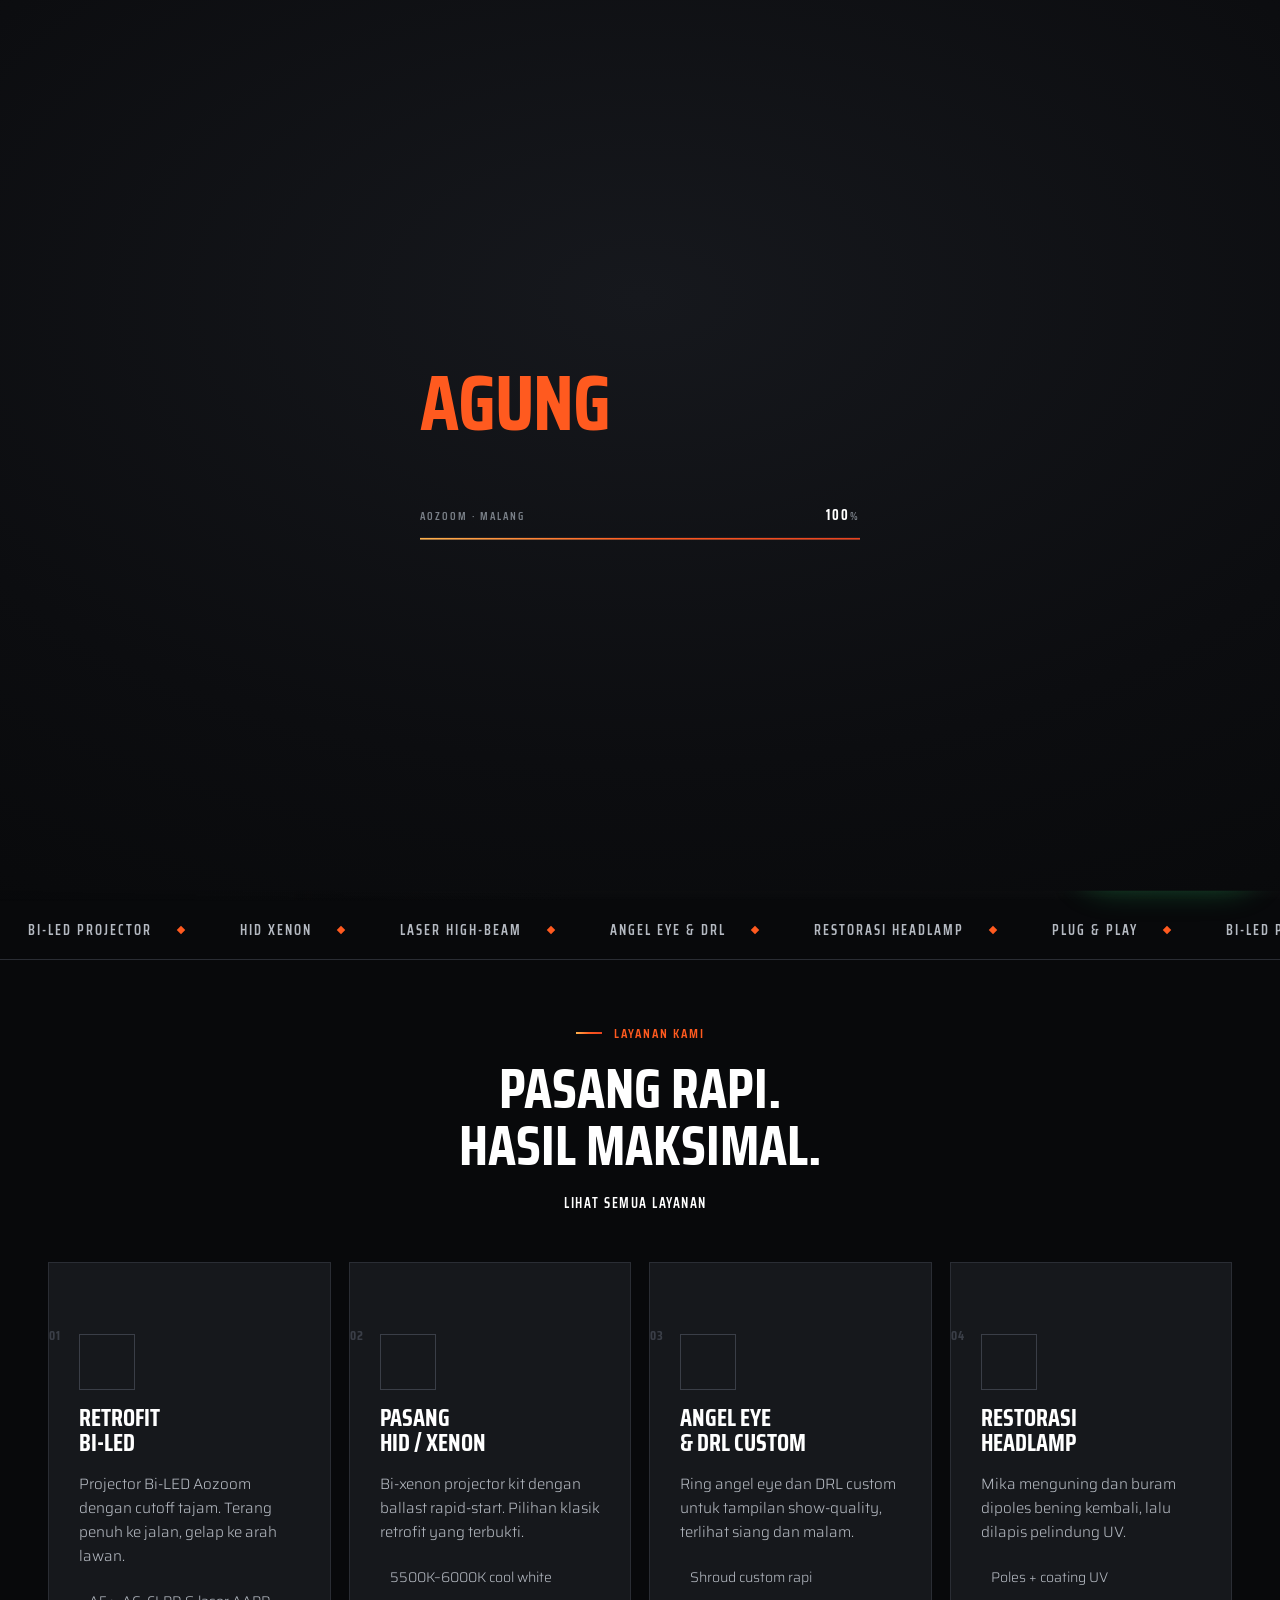
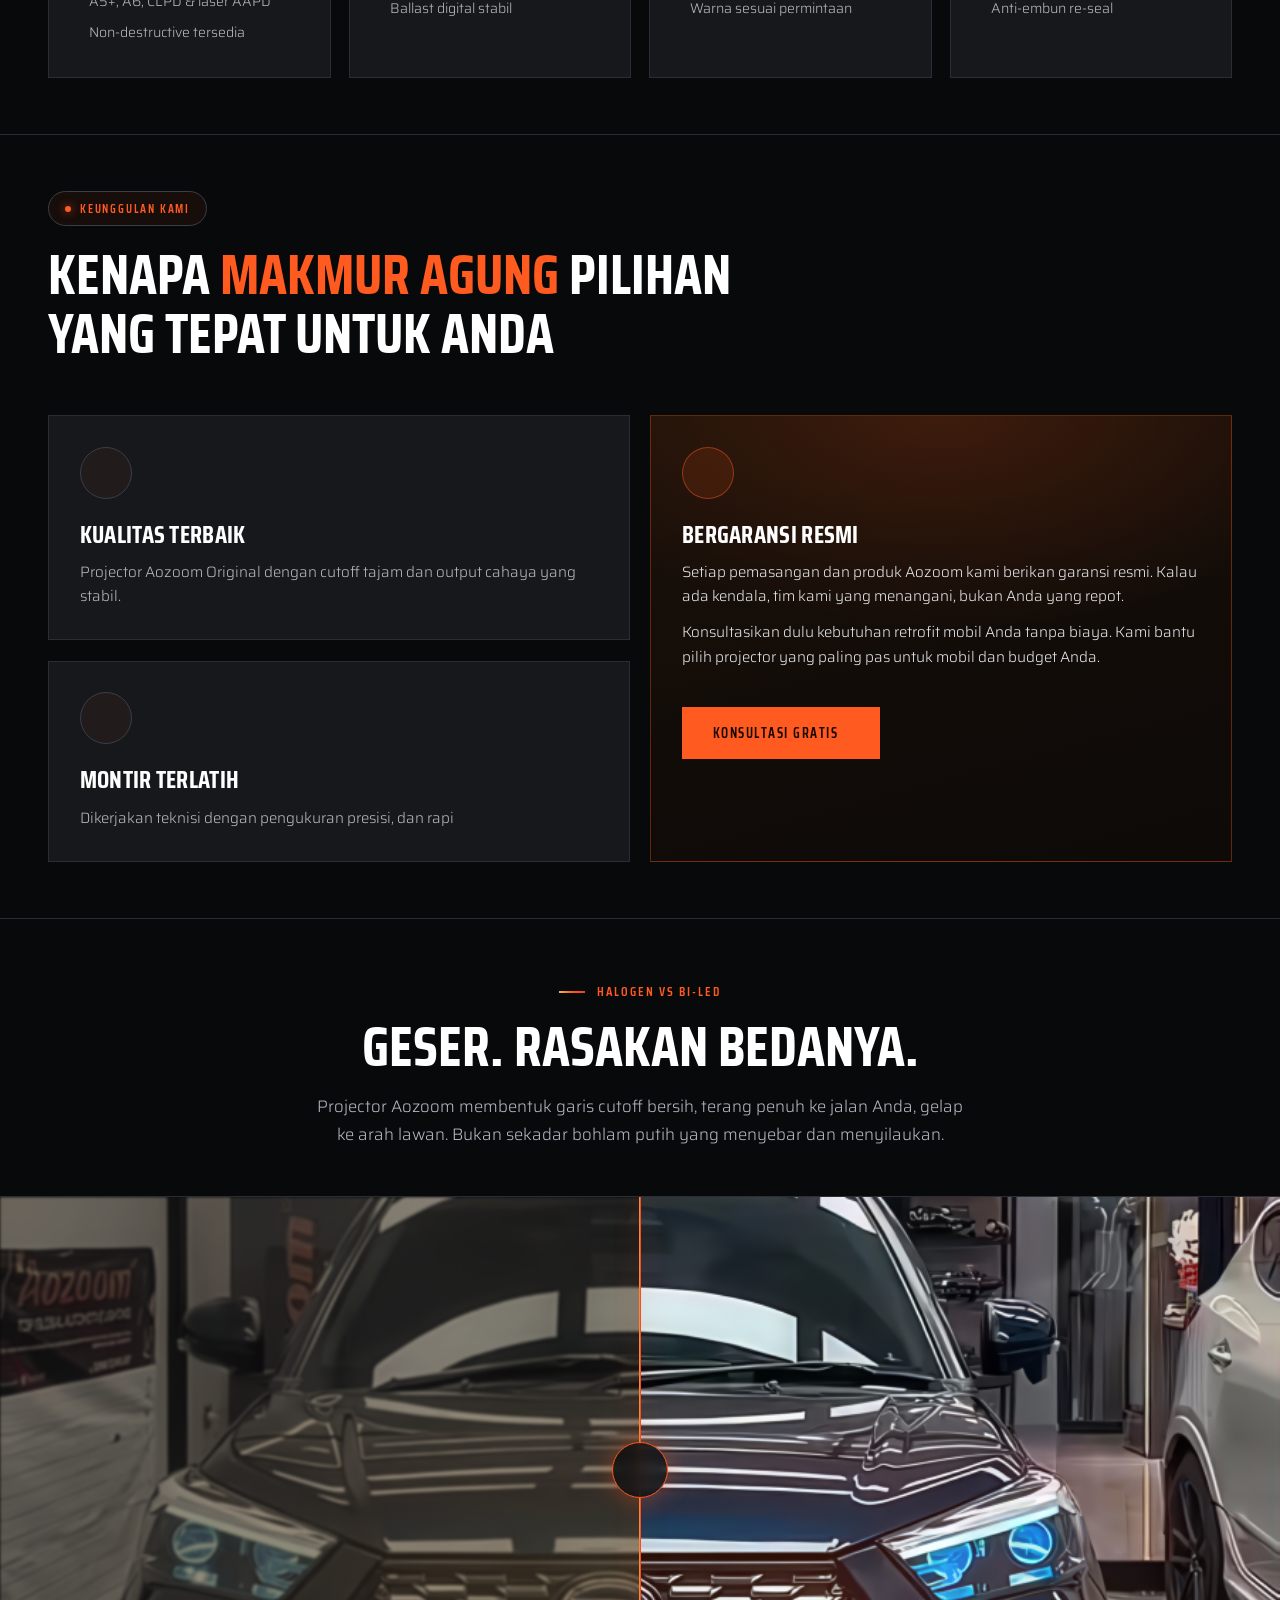
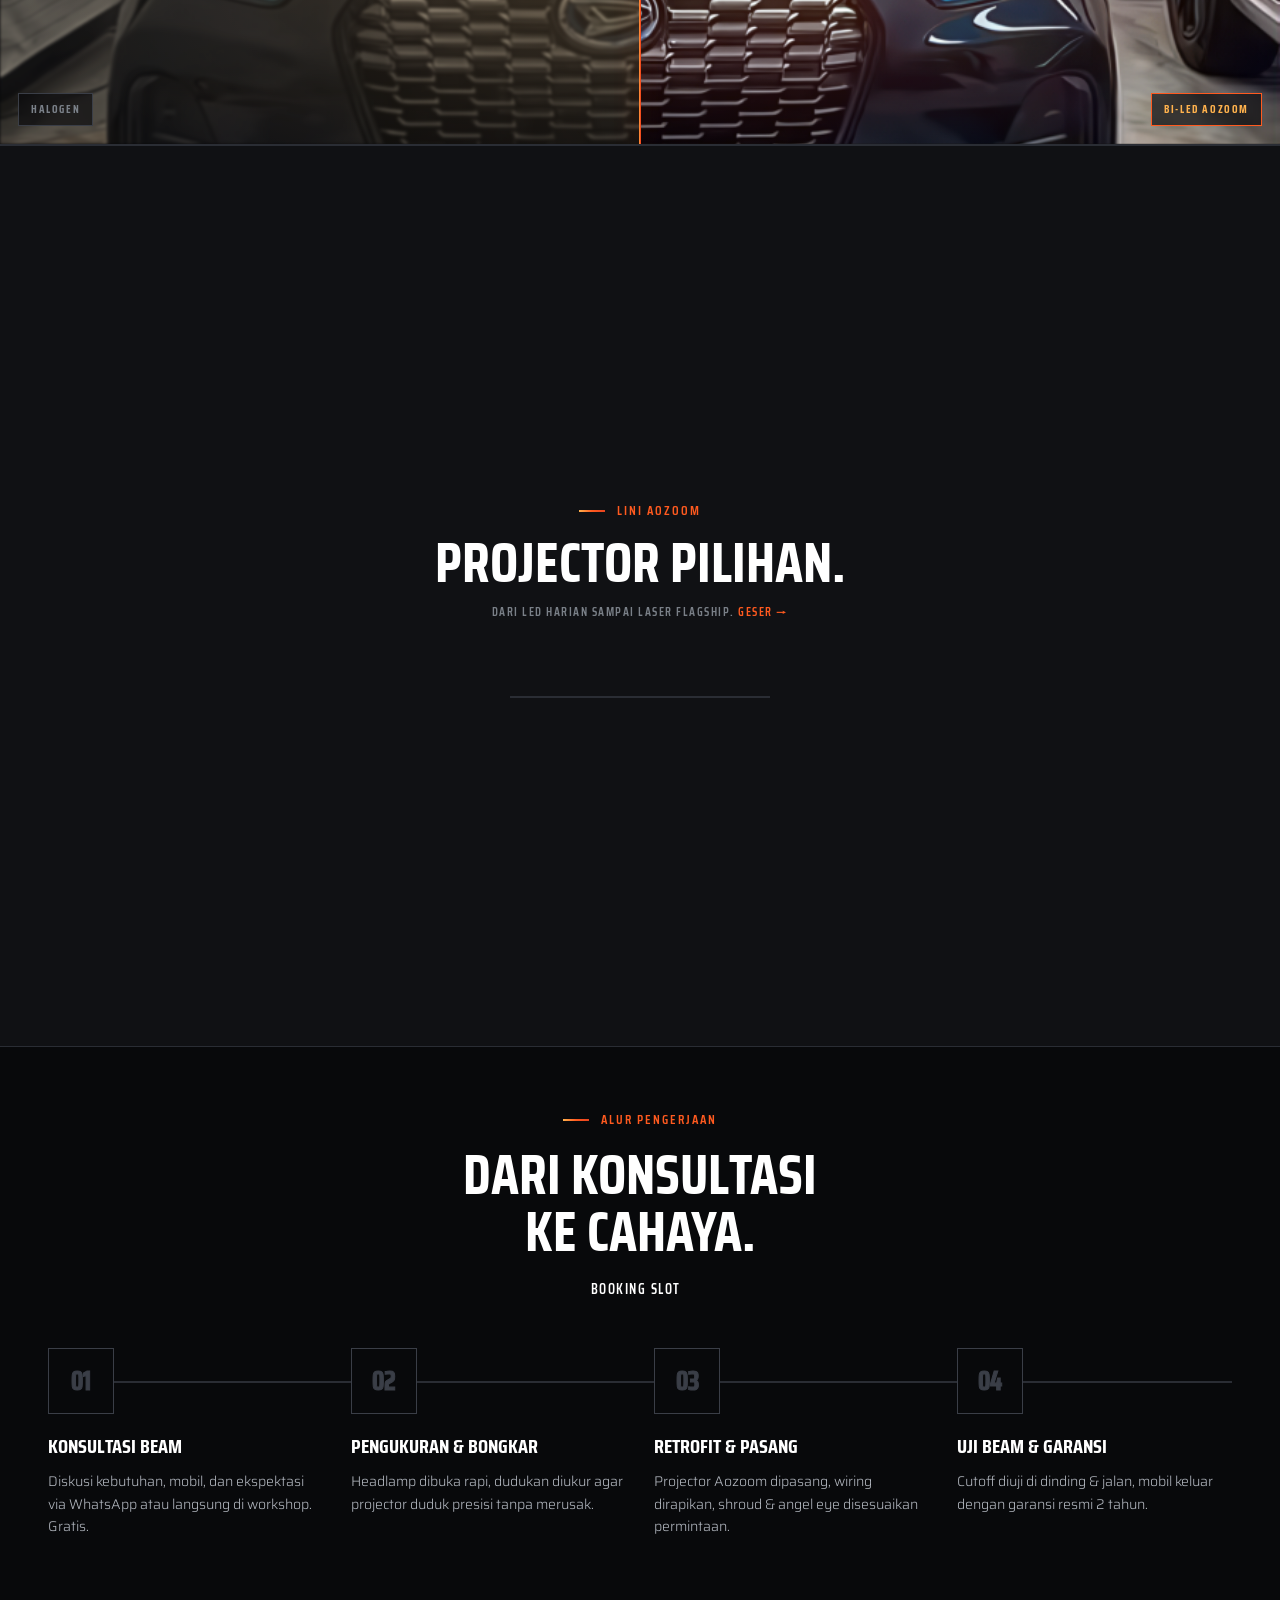
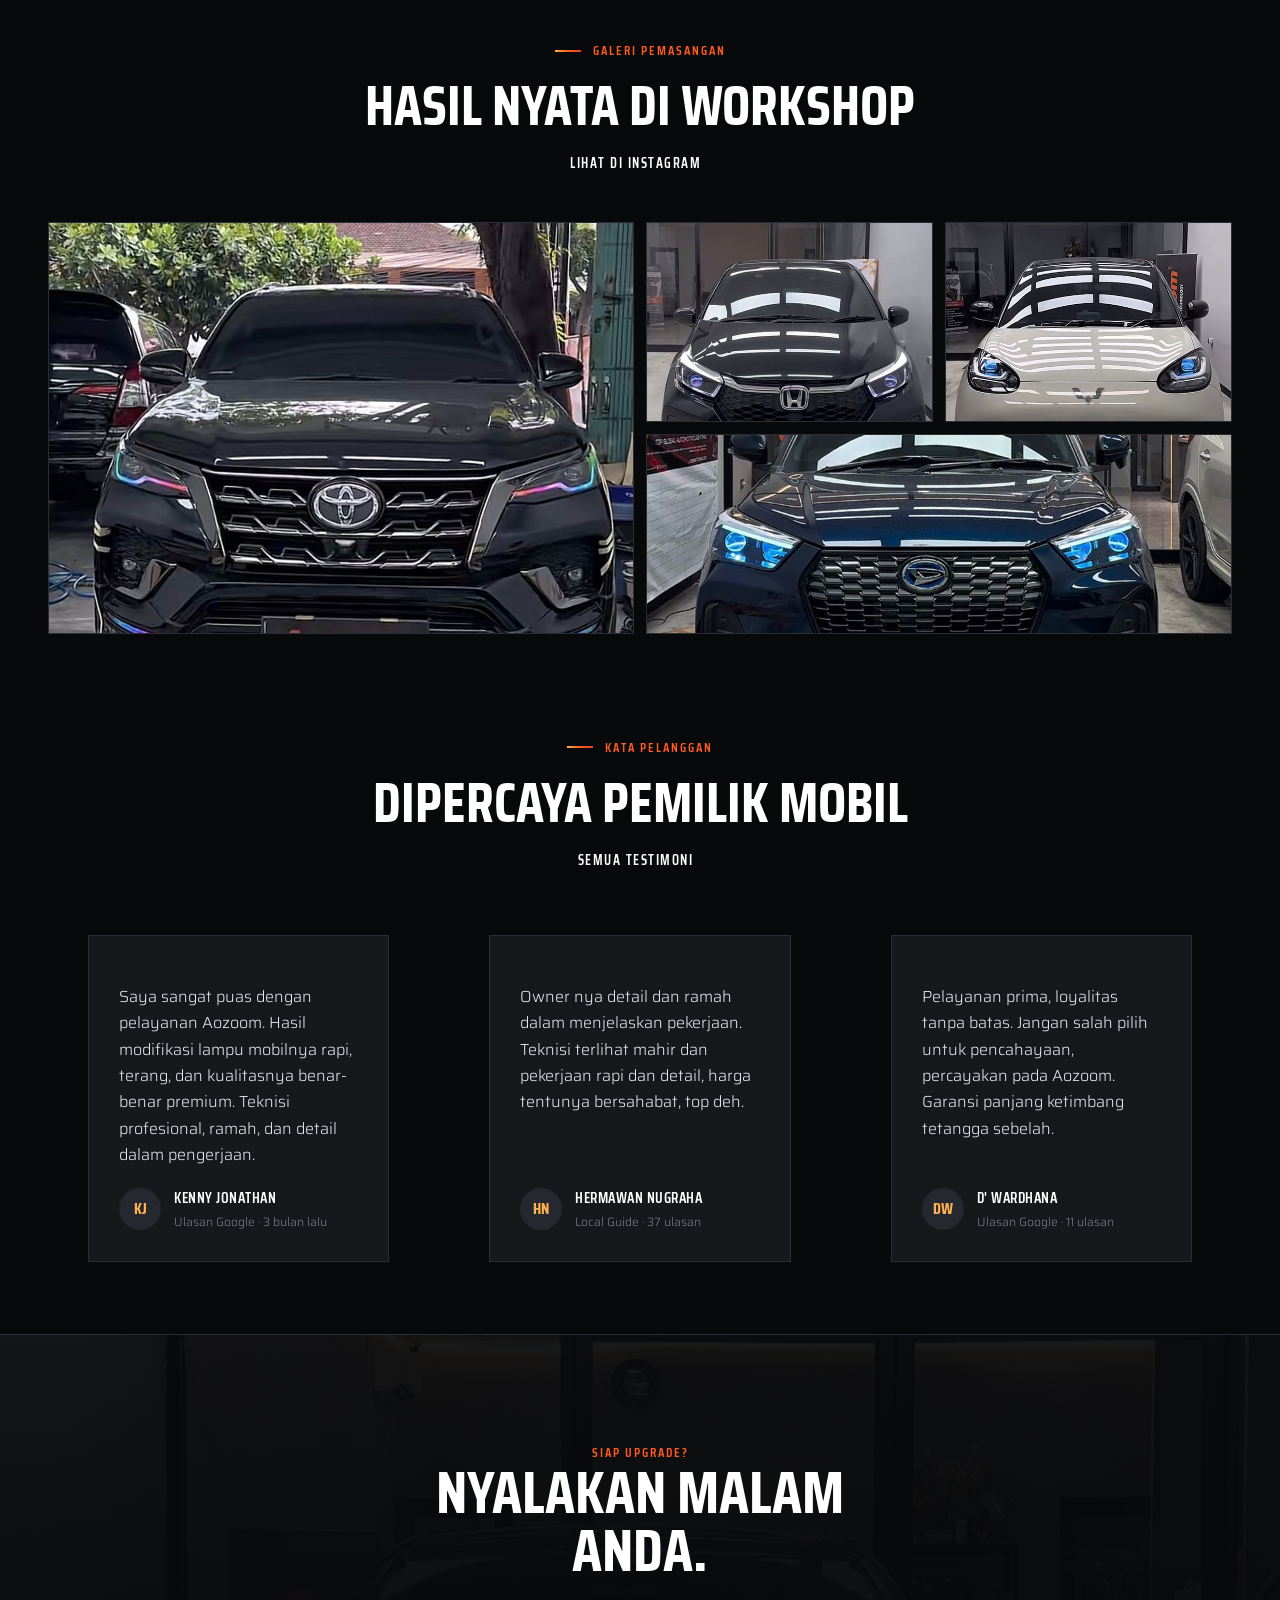
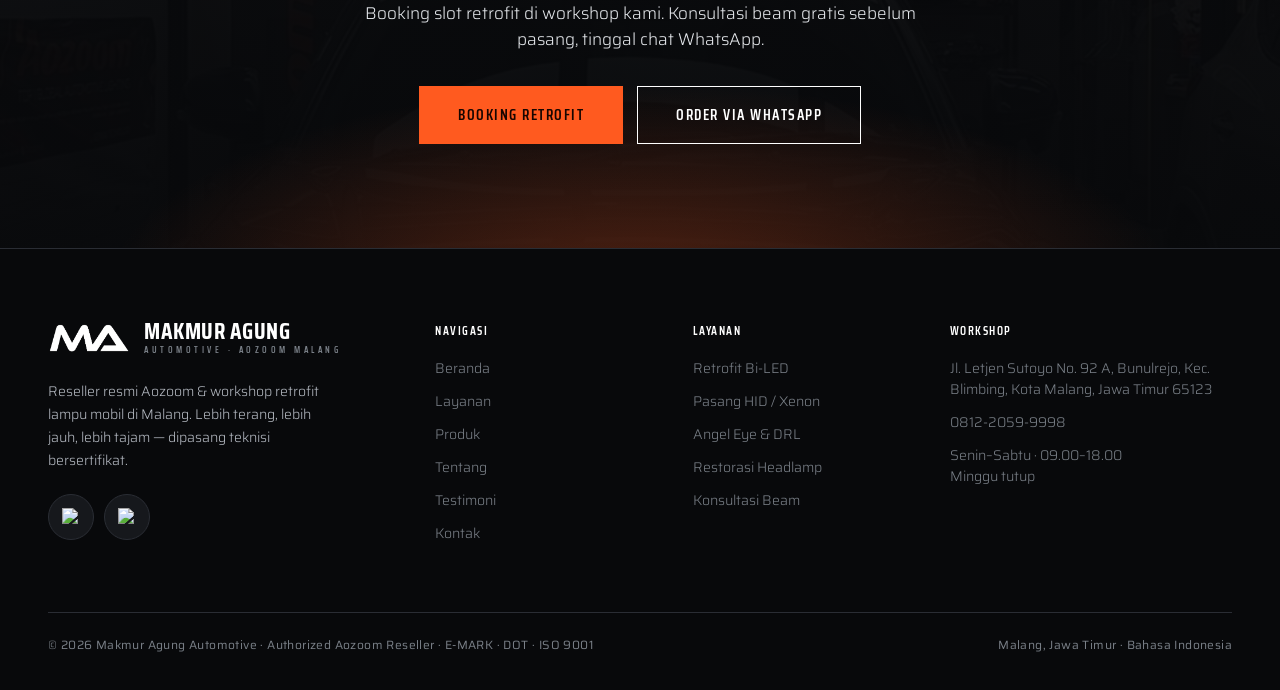
==== index.html @ 39599837 "Initial commit: Makmur Agung website" ====
<!DOCTYPE html>
<html lang="id" class="is-loading">
<head>
<meta charset="UTF-8">
<meta name="viewport" content="width=device-width, initial-scale=1.0">
<title>Makmur Agung Automotive · Retrofit Lampu Mobil Aozoom Malang</title>
<meta name="description" content="Reseller resmi Aozoom & workshop retrofit lampu mobil di Malang. Bi-LED, HID/Xenon, laser, angel eye & DRL. Lebih terang, lebih jauh, lebih tajam, dipasang teknisi bersertifikat.">
<meta name="theme-color" content="#0B0C0E">

<!-- Open Graph -->
<meta property="og:type" content="website">
<meta property="og:title" content="Makmur Agung Automotive · Retrofit Lampu Mobil Aozoom Malang">
<meta property="og:description" content="Cahaya yang diukir dengan presisi. Retrofit Bi-LED, laser & angel eye Aozoom resmi di Malang.">
<meta property="og:image" content="assets/hero-car-4k.png">

<link rel="preconnect" href="https://fonts.googleapis.com">
<link rel="preconnect" href="https://fonts.gstatic.com" crossorigin>
<link rel="preload" as="image" href="assets/hero-loop-poster.jpg" fetchpriority="high">
<link rel="preload" as="video" href="assets/hero-loop.webm" type="video/webm">
<link rel="stylesheet" href="assets/site.css?v=20260625">
<link rel="stylesheet" href="assets/experience.css?v=20260625">
<script defer src="https://unpkg.com/lucide@latest"></script>

<!-- Lock scroll while the minimalist preloader runs; hard failsafe unlock -->
<script>
  (function () {
    var d = document.documentElement;
    var seen = false;
    try { seen = sessionStorage.getItem('ma_intro') === '1'; } catch (e) {}
    // Repeat visit this session: skip the intro curtain entirely (no flash, no scroll lock).
    if (seen) { d.classList.remove('is-loading'); d.classList.add('intro-seen'); }
    else { try { d.classList.add('is-loading'); } catch (e) {} }
    window.__maUnlock = function () {
      d.classList.remove('is-loading');
      var pl = document.getElementById('preloader');
      if (pl && pl.style.display !== 'none') { pl.style.display = 'none'; }
    };
    setTimeout(window.__maUnlock, 4200);
  })();
</script>
</head>
<body data-page="beranda">

<!-- ============ MINIMAL PRELOADER (light curtain) ============ -->
<div class="loader" id="preloader" aria-hidden="true">
  <div class="loader__inner">
    <div class="loader__mark">
      <span class="loader__word" data-pl="line">Makmur</span>
      <span class="loader__word loader__word--accent" data-pl="line">Agung</span>
    </div>
    <div class="loader__meta">
      <span class="loader__cap">Aozoom · Malang</span>
      <span class="loader__pct"><b id="plPct">0</b>%</span>
    </div>
    <div class="loader__bar"><span class="loader__fill" id="plFill"></span></div>
  </div>
</div>

<!-- ============ GLOBAL FX (scroll progress) ============ -->
<div class="scroll-beam" aria-hidden="true"></div>

<!-- ============================================================
     HERO — "GRAPHITE STUDIO"  (dark · full-bleed graded photo · headlight bloom)
     ============================================================ -->
<section class="hero" id="hero">
  <!-- full-bleed studio photo, graded into graphite (floats toward cursor) -->
  <div class="hero__media">
    <video class="hero__photo" id="heroPhoto"
           autoplay loop muted playsinline preload="auto"
           poster="assets/hero-loop-poster.jpg"
           aria-label="BMW dengan retrofit angel eye Aozoom di studio Makmur Agung, animasi loop">
      <source src="assets/hero-loop.webm" type="video/webm">
    </video>
    <!-- warm bloom blooming from the headlights -->
    <span class="hero__bloom" aria-hidden="true"></span>
  </div>
  <!-- legibility ramp + cinematic vignette + dissolve into the dark body -->
  <div class="hero__scrim" aria-hidden="true"></div>

  <div class="wrap hero__wrap">
    <div class="hero__lead">
      <div class="hero__kick" data-anim="kick">
        <span class="hero__kick-dot"></span>
        <span class="hero__kick-tag">Authorized Aozoom Partner · Malang</span>
      </div>

      <h1 class="hero__title">
        <span class="line"><span data-split>Lebih <span class="ignite">Terang.</span></span></span>
        <span class="line"><span data-split>Lebih Tajam.</span></span>
      </h1>

      <p class="hero__sub" data-anim="sub">
        Retrofit Bi-LED, HID, laser &amp; angel eye Aozoom resmi, <em>cutoff</em> bersih,
        terang maksimal tanpa menyilaukan lawan arah.
      </p>

      <div class="hero__btns" data-anim="btns">
        <a class="btn btn--orange btn--lg fx-magnetic" href="Kontak.html" data-cursor="Booking">Booking Retrofit</a>
      </div>

    </div>
  </div>

  <a class="scroll-cue" href="#services" aria-label="Gulir ke bawah" data-cursor="Scroll">
    <span class="scroll-cue__rail"></span>
    <span>Gulir untuk menjelajah</span>
  </a>
</section>

<!-- ============ CAPABILITY MARQUEE — handoff into the dark ============ -->
<div class="marquee" aria-hidden="true">
  <div class="marquee__track">
    <span>Bi-LED Projector</span><span>HID Xenon</span><span>Laser High-Beam</span><span>Angel Eye &amp; DRL</span><span>Restorasi Headlamp</span><span>Plug &amp; Play</span>
    <span>Bi-LED Projector</span><span>HID Xenon</span><span>Laser High-Beam</span><span>Angel Eye &amp; DRL</span><span>Restorasi Headlamp</span><span>Plug &amp; Play</span>
  </div>
</div>

<!-- ============ SERVICES ============ -->
<section class="section" id="services">
  <div class="wrap">
    <div class="sec-head reveal">
      <div>
        <span class="eyebrow">Layanan Kami</span>
        <h2 class="sec-head__h">Pasang Rapi.<br>Hasil Maksimal.</h2>
      </div>
      <a class="tlink" href="Layanan.html" data-cursor="Lihat">Lihat Semua Layanan <span class="ar"><i data-lucide="arrow-right"></i></span></a>
    </div>

    <div class="svc-grid">
      <article class="svc" data-tilt>
        <span class="svc__no">01</span>
        <span class="svc__ico"><i data-lucide="lightbulb"></i></span>
        <h3>Retrofit<br>Bi-LED</h3>
        <p>Projector Bi-LED Aozoom dengan cutoff tajam. Terang penuh ke jalan, gelap ke arah lawan.</p>
        <ul class="svc__list">
          <li><i data-lucide="check"></i>A5+, A6, CLPD &amp; laser AAPD</li>
          <li><i data-lucide="check"></i>Non-destructive tersedia</li>
        </ul>
        <span class="svc__glow" aria-hidden="true"></span>
      </article>

      <article class="svc" data-tilt>
        <span class="svc__no">02</span>
        <span class="svc__ico"><i data-lucide="zap"></i></span>
        <h3>Pasang<br>HID / Xenon</h3>
        <p>Bi-xenon projector kit dengan ballast rapid-start. Pilihan klasik retrofit yang terbukti.</p>
        <ul class="svc__list">
          <li><i data-lucide="check"></i>5500K–6000K cool white</li>
          <li><i data-lucide="check"></i>Ballast digital stabil</li>
        </ul>
        <span class="svc__glow" aria-hidden="true"></span>
      </article>

      <article class="svc" data-tilt>
        <span class="svc__no">03</span>
        <span class="svc__ico"><i data-lucide="circle-dot"></i></span>
        <h3>Angel Eye<br>&amp; DRL Custom</h3>
        <p>Ring angel eye dan DRL custom untuk tampilan show-quality, terlihat siang dan malam.</p>
        <ul class="svc__list">
          <li><i data-lucide="check"></i>Shroud custom rapi</li>
          <li><i data-lucide="check"></i>Warna sesuai permintaan</li>
        </ul>
        <span class="svc__glow" aria-hidden="true"></span>
      </article>

      <article class="svc" data-tilt>
        <span class="svc__no">04</span>
        <span class="svc__ico"><i data-lucide="sparkles"></i></span>
        <h3>Restorasi<br>Headlamp</h3>
        <p>Mika menguning dan buram dipoles bening kembali, lalu dilapis pelindung UV.</p>
        <ul class="svc__list">
          <li><i data-lucide="check"></i>Poles + coating UV</li>
          <li><i data-lucide="check"></i>Anti-embun re-seal</li>
        </ul>
        <span class="svc__glow" aria-hidden="true"></span>
      </article>
    </div>
  </div>
</section>

<!-- ============ KEY BENEFITS — why choose us ============ -->
<section class="section benefits" id="benefits" aria-label="Keunggulan kami">
  <div class="wrap">
    <div class="benefits__head reveal">
      <span class="benefits__badge">Keunggulan Kami</span>
      <h2 class="benefits__h">Kenapa <span class="accent">Makmur Agung</span> Pilihan<br>yang Tepat untuk Anda</h2>
    </div>

    <div class="bento">
      <article class="bento__card reveal">
        <span class="bento__ico"><i data-lucide="gem"></i></span>
        <h3 class="bento__title">Kualitas Terbaik</h3>
        <p class="bento__copy">Projector Aozoom Original dengan cutoff tajam dan output cahaya yang stabil.</p>
      </article>

      <article class="bento__card reveal">
        <span class="bento__ico"><i data-lucide="wrench"></i></span>
        <h3 class="bento__title">Montir Terlatih</h3>
        <p class="bento__copy">Dikerjakan teknisi dengan pengukuran presisi, dan rapi</p>
      </article>

      <article class="bento__card bento__card--feature reveal">
        <span class="bento__ico"><i data-lucide="shield-check"></i></span>
        <h3 class="bento__title">Bergaransi Resmi</h3>
        <p class="bento__copy">Setiap pemasangan dan produk Aozoom kami berikan garansi resmi. Kalau ada kendala, tim kami yang menangani, bukan Anda yang repot.</p>
        <p class="bento__copy">Konsultasikan dulu kebutuhan retrofit mobil Anda tanpa biaya. Kami bantu pilih projector yang paling pas untuk mobil dan budget Anda.</p>
        <a class="btn btn--orange bento__cta" href="Kontak.html" data-cursor="Booking">Konsultasi Gratis <i data-lucide="arrow-right"></i></a>
      </article>
    </div>
  </div>
</section>

<!-- ============ HALOGEN vs BI-LED — interactive comparison ============ -->
<section class="section section--flush" id="compare-sec">
  <div class="wrap">
    <div class="sec-head reveal">
      <div>
        <span class="eyebrow">Halogen vs Bi-LED</span>
        <h2 class="sec-head__h">Geser. Rasakan Bedanya.</h2>
      </div>
      <p class="sec-head__lead reveal">Projector Aozoom membentuk garis cutoff bersih, terang penuh ke jalan Anda, gelap ke arah lawan. Bukan sekadar bohlam putih yang menyebar dan menyilaukan.</p>
    </div>
  </div>

  <div class="compare-stage">
    <div class="compare" id="beamCompare" data-cursor="Geser">
      <div class="compare__img compare__img--halogen"><img src="assets/compare-daihatsu.jpg" alt="Daihatsu dengan lampu halogen standar, redup dan menyebar" loading="lazy"></div>
      <div class="compare__img compare__img--led"><img src="assets/compare-daihatsu.jpg" alt="Daihatsu dengan retrofit Bi-LED &amp; angel eye Aozoom, terang dan cutoff tajam" loading="lazy"></div>
      <span class="compare__line"></span>
      <button class="compare__handle" type="button" aria-label="Geser membandingkan halogen dan Bi-LED"><i data-lucide="chevrons-left-right"></i></button>
      <span class="compare__tag compare__tag--l">Halogen</span>
      <span class="compare__tag compare__tag--r">Bi-LED Aozoom</span>
    </div>
  </div>
</section>

<!-- ============ PRODUCT RAIL — pinned horizontal scroll (Aozoom catalog) ============ -->
<section class="rail" id="rail" aria-label="Lini produk Aozoom">
  <div class="rail__pin" id="railPin">
    <div class="rail__head">
      <span class="eyebrow">Lini Aozoom</span>
      <h2 class="rail__h">Projector Pilihan.</h2>
      <p class="rail__note">Dari LED harian sampai laser flagship. <span>Geser →</span></p>
    </div>
    <div class="rail__track" id="railTrack" role="list">
      <!-- product cards injected by experience.js -->
    </div>
    <div class="rail__progress" aria-hidden="true"><span id="railBar"></span></div>
  </div>
</section>

<!-- ============ PROCESS — beam-line timeline ============ -->
<section class="section process" id="process">
  <div class="wrap">
    <div class="sec-head reveal">
      <div>
        <span class="eyebrow">Alur Pengerjaan</span>
        <h2 class="sec-head__h">Dari Konsultasi<br>ke Cahaya.</h2>
      </div>
      <a class="tlink" href="Kontak.html" data-cursor="Booking">Booking Slot <span class="ar"><i data-lucide="arrow-right"></i></span></a>
    </div>

    <div class="steps" id="steps">
      <span class="steps__rail" aria-hidden="true"><span class="steps__rail-fill" id="stepsFill"></span></span>
      <article class="step reveal">
        <span class="step__no">01</span>
        <div class="step__body">
          <h4>Konsultasi Beam</h4>
          <p>Diskusi kebutuhan, mobil, dan ekspektasi via WhatsApp atau langsung di workshop. Gratis.</p>
        </div>
      </article>
      <article class="step reveal">
        <span class="step__no">02</span>
        <div class="step__body">
          <h4>Pengukuran &amp; Bongkar</h4>
          <p>Headlamp dibuka rapi, dudukan diukur agar projector duduk presisi tanpa merusak.</p>
        </div>
      </article>
      <article class="step reveal">
        <span class="step__no">03</span>
        <div class="step__body">
          <h4>Retrofit &amp; Pasang</h4>
          <p>Projector Aozoom dipasang, wiring dirapikan, shroud &amp; angel eye disesuaikan permintaan.</p>
        </div>
      </article>
      <article class="step reveal">
        <span class="step__no">04</span>
        <div class="step__body">
          <h4>Uji Beam &amp; Garansi</h4>
          <p>Cutoff diuji di dinding &amp; jalan, mobil keluar dengan garansi resmi 2 tahun.</p>
        </div>
      </article>
    </div>
  </div>
</section>

<!-- ============ GALLERY ============ -->
<section class="section section--tight gallery-sec">
  <div class="wrap">
    <div class="sec-head reveal">
      <div><span class="eyebrow">Galeri Pemasangan</span><h2 class="sec-head__h">Hasil Nyata di Workshop</h2></div>
      <a class="tlink" id="gallery-ig" href="#" data-cursor="Instagram">Lihat di Instagram <span class="ar"><i data-lucide="arrow-up-right"></i></span></a>
    </div>
    <div class="gallery reveal">
      <figure class="g g--wide g--tall" data-cursor="Lihat"><img src="assets/install-fortuner-rgb.jpg" alt="Toyota Fortuner dengan DRL sequential RGB Aozoom di Makmur Agung Malang" loading="lazy"><figcaption>Fortuner · DRL Sequential</figcaption></figure>
      <figure class="g" data-cursor="Lihat"><img src="assets/install-honda.jpg" alt="Honda hitam dengan projector bi-LED dan angel eye biru Aozoom" loading="lazy"><figcaption>Honda · Angel Eye</figcaption></figure>
      <figure class="g" data-cursor="Lihat"><img src="assets/install-wuling.jpg" alt="Wuling EV putih dengan angel eye biru Aozoom di showroom Malang" loading="lazy"><figcaption>Wuling EV · DRL</figcaption></figure>
      <figure class="g g--wide" data-cursor="Lihat"><img src="assets/install-rocky.jpg" alt="Retrofit Bi-LED Daihatsu Rocky" loading="lazy" style="object-position: center 64%;"><figcaption>Rocky · Bi-LED Retrofit</figcaption></figure>
    </div>
  </div>
</section>

<!-- ============ TESTIMONIALS ============ -->
<section class="section testi-sec">
  <div class="wrap">
    <div class="sec-head reveal">
      <div><span class="eyebrow">Kata Pelanggan</span><h2 class="sec-head__h">Dipercaya Pemilik Mobil</h2></div>
      <a class="tlink" href="Testimoni.html" data-cursor="Lihat">Semua Testimoni <span class="ar"><i data-lucide="arrow-right"></i></span></a>
    </div>
    <div class="tst-grid">
      <figure class="quote reveal">
        <div class="quote__stars"><i data-lucide="star"></i><i data-lucide="star"></i><i data-lucide="star"></i><i data-lucide="star"></i><i data-lucide="star"></i></div>
        <blockquote class="quote__body">Saya sangat puas dengan pelayanan Aozoom. Hasil modifikasi lampu mobilnya rapi, terang, dan kualitasnya benar-benar premium. Teknisi profesional, ramah, dan detail dalam pengerjaan.</blockquote>
        <figcaption class="quote__who"><span class="quote__av">KJ</span><div><div class="quote__name">Kenny Jonathan</div><div class="quote__meta">Ulasan Google · 3 bulan lalu</div></div></figcaption>
      </figure>
      <figure class="quote reveal">
        <div class="quote__stars"><i data-lucide="star"></i><i data-lucide="star"></i><i data-lucide="star"></i><i data-lucide="star"></i><i data-lucide="star"></i></div>
        <blockquote class="quote__body">Owner nya detail dan ramah dalam menjelaskan pekerjaan. Teknisi terlihat mahir dan pekerjaan rapi dan detail, harga tentunya bersahabat, top deh.</blockquote>
        <figcaption class="quote__who"><span class="quote__av">HN</span><div><div class="quote__name">Hermawan Nugraha</div><div class="quote__meta">Local Guide · 37 ulasan</div></div></figcaption>
      </figure>
      <figure class="quote reveal">
        <div class="quote__stars"><i data-lucide="star"></i><i data-lucide="star"></i><i data-lucide="star"></i><i data-lucide="star"></i><i data-lucide="star"></i></div>
        <blockquote class="quote__body">Pelayanan prima, loyalitas tanpa batas. Jangan salah pilih untuk pencahayaan, percayakan pada Aozoom. Garansi panjang ketimbang tetangga sebelah.</blockquote>
        <figcaption class="quote__who"><span class="quote__av">DW</span><div><div class="quote__name">D' Wardhana</div><div class="quote__meta">Ulasan Google · 11 ulasan</div></div></figcaption>
      </figure>
    </div>
  </div>
</section>

<!-- ============ CTA BAND ============ -->
<section class="cta" id="cta">
  <div class="cta__bg"><img data-parallax="10" src="assets/install-rocky.jpg" alt=""></div>
  <div class="cta__glow" aria-hidden="true"></div>
  <div class="cta__inner"><div class="wrap reveal">
    <span class="eyebrow eyebrow--plain eyebrow--center">Siap Upgrade?</span>
    <h2 class="cta__h">Nyalakan Malam Anda.</h2>
    <p>Booking slot retrofit di workshop kami. Konsultasi beam gratis sebelum pasang, tinggal chat WhatsApp.</p>
    <div class="cta__btns">
      <a class="btn btn--orange btn--lg fx-magnetic" href="Kontak.html" data-cursor="Booking">Booking Retrofit</a>
      <a class="btn btn--lg fx-magnetic" id="cta-wa" href="#" data-cursor="Chat">Order via WhatsApp</a>
    </div>
  </div></div>
</section>

<!-- ============ SCRIPTS ============ -->
<script src="assets/site.js?v=20260625"></script>
<script src="https://cdnjs.cloudflare.com/ajax/libs/gsap/3.12.5/gsap.min.js"></script>
<script src="https://cdnjs.cloudflare.com/ajax/libs/gsap/3.12.5/ScrollTrigger.min.js"></script>
<script src="https://cdn.jsdelivr.net/npm/lenis@1.1.14/dist/lenis.min.js"></script>
<script src="assets/experience.js?v=20260625"></script>

<script>
  // Hero loop: hold on the poster frame for reduced-motion users,
  // otherwise nudge playback for browsers that don't honor autoplay immediately
  (function () {
    var v = document.getElementById('heroPhoto');
    if (!v || v.tagName !== 'VIDEO') return;
    if (window.matchMedia && window.matchMedia('(prefers-reduced-motion: reduce)').matches) {
      try { v.removeAttribute('autoplay'); v.pause(); } catch (e) {}
      return;
    }
    var kick = function () { var p = v.play(); if (p && p.catch) p.catch(function () {}); };
    if (v.readyState >= 2) kick(); else v.addEventListener('loadeddata', kick, { once: true });
  })();

  // Wire WhatsApp + Instagram links from the shared site config (window.MA)
  (function () {
    var wa = (window.MA && window.MA.WA_LINK) || '#';
    ['hero-wa', 'cta-wa'].forEach(function (id) {
      var el = document.getElementById(id);
      if (!el) return;
      el.setAttribute('href', wa); el.setAttribute('target', '_blank'); el.setAttribute('rel', 'noopener');
    });
    var gig = document.getElementById('gallery-ig');
    if (gig && window.MA) { gig.setAttribute('href', window.MA.IG_LINK); gig.setAttribute('target', '_blank'); gig.setAttribute('rel', 'noopener'); }
  })();
</script>
</body>
</html>
---- assets/site.css ----
/* ============================================================
   MAKMUR AGUNG AUTOMOTIVE — Website styles
   Brochure site (5 pages) built on the Makmur Agung design system.
   Near-black canvas · Aozoom "Ignition" orange stripe · Saira
   Condensed display + Saira light body · sharp 0-radius geometry.
   ============================================================ */
@import url('colors_and_type.css');

*, *::before, *::after { box-sizing: border-box; }
html { scroll-behavior: smooth; }
html, body { margin: 0; padding: 0; }
body {
  background: var(--canvas);
  color: var(--body);
  font-family: var(--font-body);
  font-weight: 300;
  -webkit-font-smoothing: antialiased;
  text-rendering: optimizeLegibility;
  overflow-x: hidden;
}
img { display: block; max-width: 100%; }
a { color: inherit; text-decoration: none; }
button { font-family: inherit; cursor: pointer; }
::selection { background: var(--aozoom-orange); color: #160500; }

/* scrollbar */
::-webkit-scrollbar { width: 11px; height: 11px; }
::-webkit-scrollbar-thumb { background: var(--hairline); }
::-webkit-scrollbar-thumb:hover { background: var(--hairline-strong); }
::-webkit-scrollbar-track { background: var(--canvas); }

/* ---------- Layout primitives ---------- */
.wrap { max-width: 1440px; margin: 0 auto; padding: 0 48px; }
.section { padding: var(--space-section) 0; }
.section--tight { padding: var(--space-xxl) 0; }
.bleed { width: 100%; }

/* ---------- Beam / ignition divider ---------- */
.beam { height: 3px; background: var(--beam-gradient); box-shadow: var(--beam-glow); border: 0; display: block; }
.beam-sweep { animation: sweep .7s cubic-bezier(.2,.7,.2,1) both; }
@keyframes sweep { from { transform: scaleX(0); transform-origin: left; } to { transform: scaleX(1); } }

/* ---------- Section eyebrow / heading ---------- */
.eyebrow {
  font-family: var(--font-display); font-weight: 600; font-size: 13px;
  letter-spacing: 2px; text-transform: uppercase; color: var(--aozoom-orange);
  display: inline-flex; align-items: center; gap: 12px;
}
.eyebrow::before { content: ""; width: 26px; height: 2px; background: var(--beam-gradient); display: inline-block; }
.eyebrow--plain::before { display: none; }

.sec-head { display: flex; justify-content: space-between; align-items: flex-end; gap: 32px; flex-wrap: wrap; margin-bottom: 48px; }
.sec-head h2 { font-size: clamp(34px, 4.4vw, 56px); }
.lead { font-size: clamp(16px, 1.4vw, 19px); color: var(--body-strong); line-height: 1.6; font-weight: 300; }

/* ---------- Buttons ---------- */
.btn {
  font-family: var(--font-display); font-weight: 600; font-size: 14px;
  letter-spacing: 1.5px; text-transform: uppercase; white-space: nowrap;
  height: 52px; padding: 0 30px; border: 1px solid var(--on-dark);
  background: transparent; color: var(--on-dark);
  display: inline-flex; align-items: center; justify-content: center; gap: 11px;
  transition: background .16s ease, border-color .16s ease, color .16s ease, transform .1s ease;
}
.btn:hover { background: rgba(255,255,255,.07); }
.btn:active { transform: translateY(1px); }
.btn svg, .btn img { width: 18px; height: 18px; }
.btn--fill { background: var(--on-dark); color: var(--canvas); border-color: var(--on-dark); }
.btn--fill:hover { background: #e9ecf0; }
.btn--orange { background: var(--aozoom-orange); border-color: var(--aozoom-orange); color: #160500; }
.btn--orange:hover { background: var(--aozoom-amber); border-color: var(--aozoom-amber); }
.btn--ghost { border-color: var(--hairline-strong); color: var(--body); }
.btn--ghost:hover { border-color: var(--on-dark); color: var(--on-dark); }
.btn--wa { background: #25D366; border-color: #25D366; color: #06210f; }
.btn--wa:hover { background: #34e177; border-color: #34e177; }
.btn--sm { height: 44px; padding: 0 20px; font-size: 12px; }
.btn--lg { height: 58px; padding: 0 38px; font-size: 15px; }
.btn--block { width: 100%; }

/* text link with arrow */
.tlink {
  font-family: var(--font-display); font-weight: 600; font-size: 14px;
  letter-spacing: 1.5px; text-transform: uppercase; color: var(--on-dark);
  display: inline-flex; align-items: center; gap: 9px; cursor: pointer;
  transition: color .16s ease;
}
.tlink .ar { transition: transform .16s ease; display: inline-flex; }
.tlink:hover { color: var(--aozoom-amber); }
.tlink:hover .ar { transform: translateX(5px); }

/* circular icon button */
.icon-btn {
  width: 46px; height: 46px; border-radius: var(--radius-full); background: var(--surface-card);
  border: 1px solid var(--hairline); color: var(--on-dark);
  display: inline-flex; align-items: center; justify-content: center;
  transition: background .16s ease, border-color .16s, transform .1s ease;
}
.icon-btn:hover { background: var(--surface-elevated); border-color: var(--hairline-strong); }
.icon-btn:active { transform: scale(.95); }
.icon-btn svg { width: 19px; height: 19px; }
.icon-btn img { width: 19px; height: 19px; }

/* ---------- Tags / chips / badges ---------- */
.tag { font-family: var(--font-display); font-weight: 600; font-size: 11px; letter-spacing: 1.8px; text-transform: uppercase; color: var(--aozoom-orange); }
.chip {
  display: inline-flex; align-items: center; gap: 8px; height: 34px; padding: 0 14px;
  border: 1px solid var(--hairline-strong); border-radius: var(--radius-sm); background: var(--surface-card);
  color: var(--body); font-family: var(--font-display); font-weight: 600; font-size: 11px;
  letter-spacing: 1px; text-transform: uppercase;
}
.chip svg { width: 15px; height: 15px; color: var(--aozoom-orange); }

/* ============================================================
   NAVIGATION (injected by site.js)
   ============================================================ */
.nav {
  position: sticky; top: 0; z-index: 60;
  background: rgba(8,9,11,.78); backdrop-filter: blur(14px); -webkit-backdrop-filter: blur(14px);
  border-bottom: 1px solid var(--hairline);
}
.nav__inner { height: 76px; display: flex; align-items: center; justify-content: space-between; gap: 24px; }
.nav__links { display: flex; gap: 32px; align-items: center; }
.nav__link {
  font-family: var(--font-display); font-weight: 600; font-size: 13px; letter-spacing: 1.3px;
  text-transform: uppercase; color: var(--body); white-space: nowrap; position: relative;
  padding: 6px 0; transition: color .16s ease;
}
.nav__link:hover { color: var(--on-dark); }
.nav__link.is-active { color: var(--on-dark); }
.nav__link.is-active::after { content: ""; position: absolute; left: 0; right: 0; bottom: -4px; height: 2px; background: var(--beam-gradient); box-shadow: var(--beam-glow); }
.nav__actions { display: flex; align-items: center; gap: 10px; }
.nav__burger { display: none; }

/* logo lockup */
.logo { display: inline-flex; align-items: center; gap: 14px; }
.logo__mark { height: 30px; width: auto; display: block; flex: 0 0 auto; }
.logo__text { line-height: .9; }
.logo__name { display: block; font-family: var(--font-display); font-weight: 700; font-size: 23px; letter-spacing: .5px; text-transform: uppercase; color: var(--on-dark); white-space: nowrap; }
.logo__sub { display: block; font-family: var(--font-display); font-weight: 600; font-size: 9px; letter-spacing: 3.5px; text-transform: uppercase; color: var(--muted); margin-top: 4px; }

/* mobile drawer */
.drawer { position: fixed; inset: 0; z-index: 70; display: none; }
.drawer.is-open { display: block; }
.drawer__scrim { position: absolute; inset: 0; background: rgba(8,9,11,.7); backdrop-filter: blur(4px); }
.drawer__panel { position: absolute; top: 0; right: 0; bottom: 0; width: min(82vw, 360px); background: var(--surface-soft); border-left: 1px solid var(--hairline); padding: 24px; display: flex; flex-direction: column; gap: 6px; transform: translateX(100%); transition: transform .26s ease; }
.drawer.is-open .drawer__panel { transform: translateX(0); }
.drawer__link { font-family: var(--font-display); font-weight: 600; font-size: 22px; letter-spacing: 1px; text-transform: uppercase; color: var(--on-dark); padding: 16px 0; border-bottom: 1px solid var(--hairline); }
.drawer__link .ix { float: right; color: var(--muted); }

/* ============================================================
   PAGE HEADER (interior pages)
   ============================================================ */
.pagehead { position: relative; background: var(--surface-soft); border-bottom: 1px solid var(--hairline); overflow: hidden; }
.pagehead__bg { display: none; }
.pagehead__bg img { width: 100%; height: 100%; object-fit: cover; }
.pagehead__bg::after { content: ""; position: absolute; inset: 0; background: linear-gradient(180deg, rgba(8,9,11,.62) 0%, rgba(8,9,11,.78) 55%, var(--canvas) 100%); }
.pagehead__inner { position: relative; padding: 84px 0 64px; }
.pagehead h1 { font-size: clamp(44px, 7vw, 88px); margin: 16px 0 0; max-width: 16ch; }
.pagehead .crumb { font-family: var(--font-display); font-weight: 600; font-size: 12px; letter-spacing: 1.6px; text-transform: uppercase; color: var(--muted); }
.pagehead .crumb a:hover { color: var(--on-dark); }
.pagehead p { margin-top: 22px; max-width: 56ch; }

/* ============================================================
   PHOTO PLACEHOLDER (branded)
   ============================================================ */
.photo { position: relative; overflow: hidden; background: var(--surface-soft); display: flex; align-items: flex-end; }
.photo > img { position: absolute; inset: 0; width: 100%; height: 100%; object-fit: cover; }
.photo--ph::before { content: ""; position: absolute; inset: 0; background: radial-gradient(120% 110% at 70% 26%, rgba(255,90,31,.18), transparent 60%); }
.photo--ph::after { content: ""; position: absolute; width: 46%; height: 46%; top: 22%; left: 56%; border-radius: 50%; background: radial-gradient(circle, rgba(255,178,77,.5), rgba(255,90,31,.2) 42%, transparent 72%); filter: blur(10px); }
.photo .ph-label { position: relative; z-index: 1; margin: 16px; font-family: var(--font-display); font-weight: 600; font-size: 11px; letter-spacing: 1.6px; text-transform: uppercase; color: var(--muted); }
.photo__scrim-l { position: absolute; inset: 0; background: linear-gradient(90deg, rgba(8,9,11,.92) 0%, rgba(8,9,11,.55) 44%, rgba(8,9,11,.1) 100%); }
.photo__scrim-r { position: absolute; inset: 0; background: linear-gradient(270deg, rgba(8,9,11,.92) 0%, rgba(8,9,11,.5) 46%, rgba(8,9,11,.08) 100%); }
.photo__scrim-c { position: absolute; inset: 0; background: linear-gradient(180deg, rgba(8,9,11,.5), rgba(8,9,11,.82)); }

/* ============================================================
   CARDS
   ============================================================ */
.card { background: var(--surface-card); border: 1px solid var(--hairline); transition: border-color .18s ease, transform .18s ease; }
.card--hover:hover { border-color: var(--hairline-strong); transform: translateY(-3px); }

/* service card */
.svc {
  background: var(--surface-card); border: 1px solid var(--hairline); padding: 34px 30px;
  position: relative; transition: border-color .2s ease, background .2s ease, transform .2s ease;
  display: flex; flex-direction: column; gap: 16px; min-height: 100%;
}
.svc:hover { border-color: var(--aozoom-orange); transform: translateY(-4px); }
.svc__no { position: absolute; top: 28px; right: 30px; font-family: var(--font-display); font-weight: 700; font-size: 13px; letter-spacing: 1px; color: var(--hairline-strong); }
.svc__ico { width: 56px; height: 56px; border: 1px solid var(--hairline-strong); display: inline-flex; align-items: center; justify-content: center; color: var(--aozoom-orange); }
.svc__ico svg { width: 26px; height: 26px; }
.svc h3 { font-family: var(--font-display); font-weight: 700; font-size: 24px; line-height: 1.05; text-transform: uppercase; color: var(--on-dark); }
.svc p { font-size: 15px; line-height: 1.6; }
.svc__list { list-style: none; padding: 0; margin: 6px 0 0; display: flex; flex-direction: column; gap: 9px; }
.svc__list li { display: flex; gap: 10px; align-items: flex-start; font-size: 14px; color: var(--body); }
.svc__list li svg { width: 16px; height: 16px; color: var(--success); flex: 0 0 auto; margin-top: 3px; }

/* stat block */
.stat { border-left: 2px solid var(--aozoom-orange); padding-left: 20px; }
.stat__num { font-family: var(--font-display); font-weight: 700; font-size: clamp(42px, 5vw, 64px); line-height: .95; color: var(--on-dark); }
.stat__num span { color: var(--aozoom-orange); }
.stat__label { font-family: var(--font-display); font-weight: 600; font-size: 12px; letter-spacing: 1.5px; text-transform: uppercase; color: var(--muted); margin-top: 10px; }

/* spec / feature cell */
.feat { background: var(--surface-soft); border: 1px solid var(--hairline); padding: 28px 26px; display: flex; flex-direction: column; gap: 14px; }
.feat__ico { color: var(--aozoom-orange); }
.feat__ico svg { width: 28px; height: 28px; }
.feat h4 { font-family: var(--font-display); font-weight: 700; font-size: 19px; text-transform: uppercase; color: var(--on-dark); margin: 0; }
.feat p { font-size: 14px; line-height: 1.6; margin: 0; }

/* process step */
.step { display: flex; gap: 22px; align-items: flex-start; }
.step__no { font-family: var(--font-display); font-weight: 700; font-size: 46px; line-height: 1; color: var(--surface-carbon); -webkit-text-stroke: 1px var(--hairline-strong); flex: 0 0 auto; width: 70px; }
.step__no.is-on { color: var(--aozoom-orange); -webkit-text-stroke: 0; }
.step h4 { font-family: var(--font-display); font-weight: 700; font-size: 22px; text-transform: uppercase; color: var(--on-dark); margin: 4px 0 8px; }
.step p { font-size: 15px; line-height: 1.6; }

/* testimonial card */
.quote { background: var(--surface-card); border: 1px solid var(--hairline); padding: 30px; display: flex; flex-direction: column; gap: 18px; break-inside: avoid; transition: border-color .18s ease; }
.quote:hover { border-color: var(--hairline-strong); }
.quote__stars { display: flex; gap: 3px; color: var(--aozoom-amber); }
.quote__stars svg { width: 17px; height: 17px; fill: currentColor; }
.quote__body { font-size: 16px; line-height: 1.65; color: var(--body-strong); font-weight: 300; margin: 0; }
.quote__who { display: flex; align-items: center; gap: 13px; margin-top: auto; }
.quote__av { width: 42px; height: 42px; border-radius: var(--radius-full); background: var(--surface-carbon); display: inline-flex; align-items: center; justify-content: center; font-family: var(--font-display); font-weight: 700; font-size: 16px; color: var(--aozoom-amber); flex: 0 0 auto; }
.quote__name { font-family: var(--font-display); font-weight: 600; font-size: 15px; letter-spacing: .5px; text-transform: uppercase; color: var(--on-dark); }
.quote__meta { font-size: 12px; color: var(--muted); margin-top: 2px; }
.quote__src { margin-left: auto; opacity: .6; }
.quote__src img { width: 18px; height: 18px; }

/* ---------- Trust strip ---------- */
.trust { background: var(--surface-soft); border-top: 1px solid var(--hairline); border-bottom: 1px solid var(--hairline); }
.trust__row { display: flex; justify-content: space-between; gap: 24px; padding: 26px 0; flex-wrap: wrap; }
.trust__item { display: flex; align-items: center; gap: 12px; }
.trust__item svg { width: 20px; height: 20px; color: var(--aozoom-orange); flex: 0 0 auto; }
.trust__item span { font-family: var(--font-display); font-weight: 600; font-size: 13px; letter-spacing: 1px; text-transform: uppercase; color: var(--body-strong); }

/* ---------- Forms ---------- */
.field { display: flex; flex-direction: column; gap: 9px; }
.field label { font-family: var(--font-display); font-weight: 600; font-size: 11px; letter-spacing: 1.2px; text-transform: uppercase; color: var(--muted); }
.input, .textarea, .select {
  width: 100%; padding: 0 16px; background: var(--surface-card); border: 1px solid var(--hairline);
  color: var(--on-dark); font-family: var(--font-body); font-weight: 300; font-size: 15px;
  transition: border-color .14s ease, box-shadow .14s ease;
}
.input, .select { height: 52px; }
.textarea { padding: 14px 16px; min-height: 130px; resize: vertical; line-height: 1.6; }
.input::placeholder, .textarea::placeholder { color: var(--muted); }
.input:focus, .textarea:focus, .select:focus { outline: none; border-color: var(--aozoom-orange); box-shadow: 0 0 0 3px rgba(255,90,31,.22); }
.select { appearance: none; background-image: url("data:image/svg+xml,%3Csvg xmlns='http://www.w3.org/2000/svg' width='14' height='14' viewBox='0 0 24 24' fill='none' stroke='%237A8088' stroke-width='2'%3E%3Cpath d='M6 9l6 6 6-6'/%3E%3C/svg%3E"); background-repeat: no-repeat; background-position: right 16px center; padding-right: 44px; }

/* ---------- Info row (contact) ---------- */
.inforow { display: flex; gap: 18px; padding: 26px 0; border-bottom: 1px solid var(--hairline); align-items: flex-start; }
.inforow:last-child { border-bottom: 0; }
.inforow__ico { width: 48px; height: 48px; border: 1px solid var(--hairline-strong); display: inline-flex; align-items: center; justify-content: center; color: var(--aozoom-orange); flex: 0 0 auto; }
.inforow__ico svg { width: 22px; height: 22px; }
.inforow__k { font-family: var(--font-display); font-weight: 600; font-size: 12px; letter-spacing: 1.5px; text-transform: uppercase; color: var(--muted); margin-bottom: 6px; }
.inforow__v { font-size: 17px; color: var(--on-dark); font-weight: 300; line-height: 1.5; }
.inforow__v a:hover { color: var(--aozoom-amber); }

/* ============================================================
   CTA BAND
   ============================================================ */
.cta { position: relative; overflow: hidden; border-top: 1px solid var(--hairline); }
.cta__bg { position: absolute; inset: 0; }
.cta__bg img { width: 100%; height: 100%; object-fit: cover; }
.cta__bg::after { content: ""; position: absolute; inset: 0; background: linear-gradient(180deg, rgba(8,9,11,.72), rgba(8,9,11,.9)); }
.cta__inner { position: relative; text-align: center; padding: 96px 0; }
.cta h2 { font-size: clamp(34px, 5vw, 60px); max-width: 18ch; margin: 0 auto; }
.cta p { margin: 18px auto 34px; max-width: 52ch; font-size: 17px; }
.cta__btns { display: flex; gap: 14px; justify-content: center; flex-wrap: wrap; }

/* ============================================================
   FOOTER (injected by site.js)
   ============================================================ */
.footer { background: var(--canvas); border-top: 1px solid var(--hairline); padding: 72px 0 36px; }
.footer__grid { display: grid; grid-template-columns: 1.6fr 1fr 1fr 1.3fr; gap: 40px; }
.footer__blurb { margin-top: 20px; max-width: 280px; font-size: 14px; line-height: 1.65; }
.footer__social { display: flex; gap: 10px; margin-top: 22px; }
.footer__col h4 { font-family: var(--font-display); font-weight: 600; font-size: 12px; letter-spacing: 1.5px; text-transform: uppercase; color: var(--on-dark); margin: 0 0 18px; }
.footer__col a, .footer__col p { display: block; font-size: 14px; color: var(--muted); margin-bottom: 12px; transition: color .14s ease; line-height: 1.5; }
.footer__col a:hover { color: var(--on-dark); }
.footer__bottom { margin-top: 56px; padding-top: 24px; border-top: 1px solid var(--hairline); display: flex; justify-content: space-between; align-items: center; gap: 16px; flex-wrap: wrap; }
.footer__bottom .caption { font-family: var(--font-body); font-size: 12px; letter-spacing: .4px; color: var(--muted); }

/* ---------- WhatsApp FAB ---------- */
.wa-fab {
  position: fixed; right: 24px; bottom: 24px; z-index: 80; height: 56px; padding: 0 22px 0 18px;
  border-radius: var(--radius-full); background: #25D366; color: #06210f; display: inline-flex; align-items: center; gap: 10px;
  font-family: var(--font-display); font-weight: 700; font-size: 13px; letter-spacing: 1.2px; text-transform: uppercase;
  box-shadow: 0 10px 32px rgba(37,211,102,.4); transition: transform .14s ease;
}
.wa-fab:hover { transform: translateY(-2px); }
.wa-fab img { width: 23px; height: 23px; }

/* ============================================================
   SCROLL REVEAL
   ============================================================ */
.reveal { opacity: 0; transform: translateY(16px); transition: opacity .6s ease, transform .6s ease; }
.reveal.in { opacity: 1; transform: none; }

/* ============================================================
   RESPONSIVE
   ============================================================ */
@media (max-width: 1080px) {
  .footer__grid { grid-template-columns: 1fr 1fr; gap: 36px; }
}
@media (max-width: 1024px) {
  .nav__links { display: none; }
  .nav__actions .nav-cta-hide { display: none; }
  .nav__burger { display: inline-flex; }
}
@media (max-width: 900px) {
  .wrap { padding: 0 24px; }
  .section { padding: 64px 0; }
  .sec-head { margin-bottom: 34px; }
}
@media (max-width: 620px) {
  .footer__grid { grid-template-columns: 1fr; }
  .trust__row { gap: 16px; }
  .btn { height: 50px; }
  .cta__inner { padding: 64px 0; }
}
---- assets/experience.css ----
/* ============================================================
   MAKMUR AGUNG — Homepage experience layer  (STUDIO rebuild)
   --------------------------------------------------------------
   "From light into the dark." A bright studio hero — the BMW
   floats in a soft grey void carved by an interactive WebGL
   light field — then the page dissolves into the brand's
   cinematic near-black body (services, manifesto, rail, process).

   No scanlines. No HUD. Clean, minimal, kinetic.
   PROGRESSIVE ENHANCEMENT on site.css + colors_and_type.css.
   If JS / GSAP / Three are missing, the static layout still
   stands and nothing stays hidden. Honors prefers-reduced-motion.
   ============================================================ */

:root {
  --ease-out: cubic-bezier(.22, .61, .36, 1);
  --ease-io:  cubic-bezier(.65, .05, .36, 1);
  --dim:      #2c313a;             /* unlit manifesto / outline text */

  /* ---- Studio hero palette (light) ---- */
  --studio-hi:   #c4c2c0;          /* lit pool behind the car      */
  --studio-mid:  #9b9b9e;          /* backdrop wall                */
  --studio-low:  #74757b;          /* edge / floor shade           */
  --studio-edge: #54565d;          /* corners vignette             */
  --ink:         #14161b;          /* hero headline on light       */
  --ink-soft:    #3d414a;          /* hero body on light           */
  --ink-mute:    #5d626b;          /* hero captions on light       */
}

/* page-wide scroll lock during the preloader */
html.is-loading { overflow: hidden; }
html.is-loading body { overflow: hidden; }

/* repeat visit this session: intro already seen — never show the curtain */
html.intro-seen #preloader { display: none !important; }

/* let the JS-driven smooth scroll own the scrollbar timing */
html.lenis, html.lenis body { height: auto; }
.lenis.lenis-smooth { scroll-behavior: auto !important; }

/* ============================================================
   1. MINIMAL PRELOADER — light curtain
   ============================================================ */
.loader {
  position: fixed; inset: 0; z-index: 200; overflow: hidden;
  display: flex; align-items: center; justify-content: center;
  background:
    radial-gradient(120% 100% at 50% 34%, #16181d 0%, #0c0d10 52%, #060708 100%);
}
.loader.is-done { pointer-events: none; }
.loader__inner { position: relative; width: min(440px, 78vw); }
.loader__mark {
  font-family: var(--font-display); font-weight: 700; text-transform: uppercase;
  font-size: clamp(40px, 8.6vw, 78px); line-height: .9; letter-spacing: -1px;
  display: flex; flex-direction: column; overflow: hidden;
}
.loader__word { display: block; color: var(--on-dark); transform: translateY(110%); }
.loader__word--accent { color: var(--aozoom-orange); }
.loader__meta {
  display: flex; justify-content: space-between; align-items: baseline; margin: 22px 0 12px;
  font-family: var(--font-display); font-weight: 600; font-size: 11px;
  letter-spacing: 2px; text-transform: uppercase; color: var(--muted);
}
.loader__pct b { color: var(--on-dark); font-size: 14px; }
.loader__bar { position: relative; height: 2px; width: 100%; background: rgba(255,255,255,.12); overflow: hidden; }
.loader__fill {
  position: absolute; inset: 0; transform-origin: left; transform: scaleX(0);
  background: var(--beam-gradient); box-shadow: var(--beam-glow);
}

/* ============================================================
   2. SCROLL-PROGRESS BEAM + CUSTOM CURSOR
   ============================================================ */
.scroll-beam {
  position: fixed; top: 0; left: 0; right: 0; height: 2px; z-index: 95;
  transform: scaleX(0); transform-origin: 0 50%;
  background: var(--beam-gradient); box-shadow: var(--beam-glow);
  pointer-events: none; will-change: transform;
}

.cursor { position: fixed; top: 0; left: 0; z-index: 210; pointer-events: none; opacity: 0; }
.cursor__ring {
  position: absolute; left: 0; top: 0; width: 38px; height: 38px; margin: -19px 0 0 -19px;
  border: 1px solid var(--aozoom-orange); border-radius: 50%;
  transition: width .25s var(--ease-out), height .25s var(--ease-out),
              margin .25s var(--ease-out), background .25s ease, border-color .25s ease;
}
.cursor__dot {
  position: absolute; left: 0; top: 0; width: 6px; height: 6px; margin: -3px 0 0 -3px;
  border-radius: 50%; background: var(--aozoom-orange); box-shadow: 0 0 10px var(--aozoom-orange);
  transition: opacity .2s ease;
}
.cursor__label {
  position: absolute; left: 0; top: 0; transform: translate(-50%, 26px);
  font-family: var(--font-display); font-weight: 700; font-size: 10px; letter-spacing: 1.5px;
  text-transform: uppercase; color: #160500; background: var(--aozoom-orange);
  padding: 3px 8px; white-space: nowrap; opacity: 0; transition: opacity .2s ease;
}
body.cursor-on .cursor { opacity: 1; }
.cursor.is-hover .cursor__ring { width: 64px; height: 64px; margin: -32px 0 0 -32px; background: rgba(255,90,31,.08); }
.cursor.is-hover .cursor__dot { opacity: 0; }
.cursor.is-label .cursor__ring { width: 78px; height: 78px; margin: -39px 0 0 -39px; background: rgba(255,90,31,.1); }
.cursor.is-label .cursor__label { opacity: 1; }
.cursor.is-down .cursor__ring { width: 28px; height: 28px; margin: -14px 0 0 -14px; }
body.cursor-on.cursor-native-hide,
body.cursor-on.cursor-native-hide a,
body.cursor-on.cursor-native-hide button { cursor: none; }

/* ============================================================
   3. HERO — "GRAPHITE STUDIO" (dark · full-bleed graded photo · headlight bloom)
   ============================================================ */
.hero {
  position: relative; isolation: isolate; overflow: hidden;
  min-height: calc(100svh - 76px); display: flex; flex-direction: column;
  background: var(--canvas);
}

/* --- full-bleed studio photo, graded into graphite (floats toward cursor) --- */
.hero__media { position: absolute; inset: 0; z-index: 0; overflow: hidden; will-change: transform; }
.hero__photo {
  position: absolute; inset: 0; width: 100%; height: 100%;
  object-fit: cover; object-position: 64% 54%;
  transform: scale(1.05); transform-origin: 62% 56%;
  will-change: transform, filter;
  /* keep the footage clearly visible — only a light grade so the BMW + beam read crisp */
  filter: brightness(.92) contrast(1.06) saturate(1.08);
}

/* warm bloom out of the angel-eye headlights — the brand's hero moment */
.hero__bloom {
  position: absolute; inset: 0; z-index: 1; pointer-events: none; mix-blend-mode: screen;
  background:
    radial-gradient(19% 25% at 47% 61%, rgba(255,178,98,.52), rgba(255,120,48,.12) 46%, transparent 72%),
    radial-gradient(25% 33% at 60% 58%, rgba(255,140,60,.30), transparent 70%),
    radial-gradient(64% 74% at 56% 57%, rgba(255,108,42,.10), transparent 72%);
}

/* legibility ramp + cinematic vignette + dissolve into the dark body */
.hero__scrim {
  position: absolute; inset: 0; z-index: 2; pointer-events: none;
  background:
    /* focused legibility ramp behind the lead column — clears by mid-frame so the car stays crisp */
    linear-gradient(98deg, rgba(6,7,9,.86) 0%, rgba(6,7,9,.60) 17%, rgba(6,7,9,.28) 34%, rgba(6,7,9,.05) 50%, rgba(6,7,9,0) 62%),
    /* light top scrim under the header + gentle dissolve into --canvas at the base */
    linear-gradient(180deg, rgba(6,7,9,.42) 0%, rgba(6,7,9,0) 20%, rgba(6,7,9,0) 56%, rgba(6,7,9,.55) 83%, var(--canvas) 100%),
    /* soft cinematic vignette — light enough to keep the footage clear */
    radial-gradient(150% 135% at 64% 46%, transparent 56%, rgba(3,4,6,.40) 100%);
}

/* --- lead column (compact, vertically-centred block — ByteTown rhythm) --- */
.hero__wrap { position: relative; z-index: 4; flex: 1; display: flex; align-items: center; width: 100%; padding-top: 30px; padding-bottom: 26px; }
.hero__lead { max-width: 560px; }

.hero__kick { display: flex; align-items: center; gap: 13px; margin-bottom: 20px; }
.hero__kick-dot { width: 9px; height: 9px; border-radius: 50%; background: var(--aozoom-orange); box-shadow: 0 0 14px rgba(255,90,31,.85); flex: 0 0 auto; animation: kickPulse 2.6s ease-in-out infinite; }
@keyframes kickPulse { 0%, 100% { box-shadow: 0 0 10px rgba(255,90,31,.55); } 50% { box-shadow: 0 0 20px rgba(255,90,31,.95); } }
.hero__kick-tag { font-family: var(--font-display); font-weight: 600; font-size: 12px; letter-spacing: 1.9px; text-transform: uppercase; color: var(--body); text-shadow: 0 1px 6px rgba(0,0,0,.6); }

.hero__title {
  font-family: var(--font-display); font-weight: 700; text-transform: uppercase;
  font-size: clamp(38px, 5.6vw, 82px); line-height: .96; letter-spacing: -1px; color: var(--on-dark);
  margin: 0; text-shadow: 0 1px 3px rgba(0,0,0,.55), 0 3px 38px rgba(0,0,0,.5);
}
.hero__title .line { display: block; overflow: hidden; padding-bottom: .04em; }
.hero__title .line > span { display: inline-block; will-change: transform; }
.hero__title .ignite { color: var(--aozoom-orange); }

.hero__sub { margin: 22px 0 0; max-width: 440px; font-size: clamp(15px, 1.2vw, 17px); color: var(--body-strong); line-height: 1.6; font-weight: 300; text-shadow: 0 1px 8px rgba(0,0,0,.62); }
.hero__sub em { font-style: normal; color: var(--aozoom-amber); font-weight: 500; }

.hero__btns { display: flex; gap: 13px; margin-top: 30px; flex-wrap: wrap; }
/* ByteTown-style CTA: solid, rounded, comfortable footprint */
.hero__btns .btn { border-radius: 10px; }
/* light outline button on the dark hero */
.btn--line { border-color: rgba(255,255,255,.34); color: var(--on-dark); background: rgba(255,255,255,.02); backdrop-filter: blur(2px); -webkit-backdrop-filter: blur(2px); }
.btn--line:hover { background: rgba(255,255,255,.08); border-color: var(--on-dark); color: var(--on-dark); }

.hero__meta { display: flex; align-items: stretch; gap: 26px; margin-top: 42px; flex-wrap: wrap; }
.meta-item { display: flex; flex-direction: column; gap: 6px; }
.meta-item .n { font-family: var(--font-display); font-weight: 700; font-size: 30px; line-height: 1; color: var(--on-dark); }
.meta-item .n span { color: var(--aozoom-orange); font-size: .64em; }
.meta-item .l { font-family: var(--font-display); font-weight: 600; font-size: 10px; letter-spacing: 1.4px; text-transform: uppercase; color: var(--muted); }
.hero__meta .sep { width: 1px; background: var(--hairline-strong); }

/* --- scroll cue (light on dark) --- */
.scroll-cue {
  position: absolute; left: 50%; bottom: 40px; transform: translateX(-50%); z-index: 5;
  display: inline-flex; flex-direction: column; align-items: center; gap: 12px;
  font-family: var(--font-display); font-weight: 600; font-size: 10px; letter-spacing: 2.5px;
  text-transform: uppercase; color: var(--muted);
}
.scroll-cue__rail { width: 24px; height: 38px; border: 1px solid rgba(255,255,255,.28); border-radius: 13px; position: relative; }
.scroll-cue__rail::after { content: ""; position: absolute; left: 50%; top: 7px; width: 3px; height: 8px; margin-left: -1.5px; border-radius: 2px; background: var(--aozoom-orange); animation: scrollDot 1.8s ease-in-out infinite; }
@keyframes scrollDot { 0% { transform: translateY(0); opacity: 1; } 70% { transform: translateY(13px); opacity: 0; } 100% { opacity: 0; } }

/* ============================================================
   4. CAPABILITY MARQUEE — dark handoff strip
   ============================================================ */
.marquee {
  position: relative; z-index: 2; overflow: hidden; white-space: nowrap;
  background: var(--canvas); border-bottom: 1px solid var(--hairline);
}
.marquee__track { display: inline-flex; gap: 0; will-change: transform; animation: marq 28s linear infinite; }
.marquee__track span { display: inline-flex; align-items: center; padding: 18px 28px; font-family: var(--font-display); font-weight: 600; font-size: 14px; letter-spacing: 2px; text-transform: uppercase; color: var(--body); }
.marquee__track span::after { content: ""; width: 6px; height: 6px; background: var(--aozoom-orange); transform: rotate(45deg); margin-left: 26px; }
@keyframes marq { from { transform: translateX(0); } to { transform: translateX(-50%); } }

/* ============================================================
   5. SHARED SECTION HELPERS + GRIDS  (dark body)
   ============================================================ */
.sec-head__h { font-family: var(--font-display); font-weight: 700; text-transform: uppercase; font-size: clamp(34px, 4.4vw, 56px); line-height: 1.02; color: var(--on-dark); margin: 16px 0 0; }
.sec-head__lead { max-width: 40ch; font-size: clamp(15px, 1.3vw, 17px); color: var(--body); line-height: 1.65; }
.eyebrow--center { justify-content: center; }
.section--flush { padding-bottom: 0; }

/* Landing page (beranda): center every section header like .benefits__head */
[data-page="beranda"] .sec-head { flex-direction: column; align-items: center; text-align: center; gap: 18px; }
[data-page="beranda"] .sec-head__lead { max-width: 60ch; margin-left: auto; margin-right: auto; }
[data-page="beranda"] .rail__head { text-align: center; }

/* Landing page (beranda): tighter vertical rhythm — less space above section headers */
[data-page="beranda"] .section { padding-top: 56px; padding-bottom: 56px; }
[data-page="beranda"] .section--tight { padding-top: 40px; padding-bottom: 40px; }
[data-page="beranda"] .section--flush { padding-bottom: 0; }

.svc-grid { display: grid; grid-template-columns: repeat(4, 1fr); gap: 18px; }
.tst-grid { display: grid; grid-template-columns: repeat(3, 1fr); gap: 20px; }
.stat-row { display: grid; grid-template-columns: repeat(4, 1fr); gap: 32px; }
.gallery { display: grid; grid-template-columns: repeat(4, 1fr); grid-auto-rows: 200px; gap: 12px; }

/* magnetic button shimmer */
.fx-magnetic { will-change: transform; }
.btn--orange { position: relative; overflow: hidden; }
.btn--orange::after {
  content: ""; position: absolute; top: 0; left: -130%; width: 60%; height: 100%;
  background: linear-gradient(100deg, transparent, rgba(255,255,255,.5), transparent);
  transform: skewX(-18deg); transition: left .55s ease; pointer-events: none;
}
.btn--orange:hover::after { left: 140%; }

/* ============================================================
   6. SERVICES  (cards get a tilt + reactive glow)
   ============================================================ */
.svc { position: relative; overflow: hidden; transform-style: preserve-3d; }
.svc__glow {
  position: absolute; width: 280px; height: 280px; border-radius: 50%; pointer-events: none;
  left: var(--gx, 50%); top: var(--gy, 0%); transform: translate(-50%, -50%);
  background: radial-gradient(circle, rgba(255,90,31,.22), transparent 62%);
  opacity: 0; transition: opacity .3s ease; z-index: 0;
}
.svc:hover .svc__glow { opacity: 1; }
.svc > *:not(.svc__glow) { position: relative; z-index: 1; }
.svc__no, .svc__ico, .svc h3, .svc p, .svc__list { transform: translateZ(24px); }

/* ============================================================
   7. KEY BENEFITS — why choose us (two-column)
   ============================================================ */
.benefits { background: var(--canvas); border-top: 1px solid var(--hairline); border-bottom: 1px solid var(--hairline); }

/* --- left-aligned header (bento style) --- */
.benefits__head { max-width: 920px; margin: 0; text-align: left; }
.benefits__badge {
  display: inline-flex; align-items: center; gap: 9px;
  font-family: var(--font-display); font-weight: 600; font-size: 12px;
  letter-spacing: 1.8px; text-transform: uppercase; color: var(--aozoom-orange);
  padding: 7px 16px; border: 1px solid var(--hairline-strong); border-radius: var(--radius-full);
  background: rgba(255,90,31,.06);
}
.benefits__badge::before { content: ""; width: 6px; height: 6px; border-radius: 50%; background: var(--aozoom-orange); box-shadow: 0 0 10px rgba(255,90,31,.8); }
.benefits__h { margin-top: 20px; }
.benefits__h .accent { color: var(--aozoom-orange); }

/* --- bento grid --- */
.bento {
  display: grid; margin-top: clamp(36px, 4vw, 52px);
  grid-template-columns: 1fr 1fr;
  grid-template-areas:
    "a feature"
    "b feature";
  gap: clamp(16px, 1.6vw, 22px);
}
.bento__card {
  position: relative; display: flex; flex-direction: column; align-items: flex-start;
  padding: clamp(26px, 2.4vw, 36px);
  background: var(--surface-card); border: 1px solid var(--hairline);
  transition: border-color .25s ease, transform .25s ease;
}
.bento__card:hover { border-color: var(--hairline-strong); transform: translateY(-3px); }
.bento__card:nth-child(1) { grid-area: a; }
.bento__card:nth-child(2) { grid-area: b; }
.bento__card--feature { grid-area: feature; }
.bento__card--wide { grid-area: wide; }

.bento__ico {
  display: grid; place-items: center; width: 52px; height: 52px; border-radius: 50%;
  border: 1px solid var(--hairline-strong); color: var(--aozoom-orange);
  background: rgba(255,90,31,.05); transition: border-color .25s ease, transform .25s ease;
}
.bento__ico svg { width: 24px; height: 24px; }
.bento__card:hover .bento__ico { border-color: var(--aozoom-orange); transform: translateY(-2px); }
.bento__title { font-family: var(--font-display); font-weight: 700; text-transform: uppercase; letter-spacing: .3px; font-size: clamp(20px, 1.9vw, 25px); line-height: 1.12; color: var(--on-dark); margin: 22px 0 0; }
.bento__copy { margin: 12px 0 0; font-size: 15px; line-height: 1.62; color: var(--body); max-width: 52ch; }

/* --- featured (tall) card — brand-accent standout with CTA --- */
.bento__card--feature {
  background:
    radial-gradient(120% 80% at 50% 0%, rgba(255,90,31,.16), transparent 60%),
    linear-gradient(165deg, #1b1109 0%, #120c08 55%, #0d0a08 100%);
  border-color: rgba(255,90,31,.35);
}
.bento__card--feature:hover { border-color: var(--aozoom-orange); }
.bento__card--feature .bento__ico { border-color: rgba(255,90,31,.45); background: rgba(255,90,31,.12); }
.bento__card--feature .bento__copy { color: var(--body-strong); }
.bento__cta { margin-top: clamp(26px, 3vw, 38px); }
.bento__cta svg { width: 17px; height: 17px; }

/* ============================================================
   8. HALOGEN vs BI-LED comparison
   ============================================================ */
.compare-stage { margin-top: 40px; }
.compare {
  position: relative; overflow: hidden; user-select: none; touch-action: pan-y;
  width: 100%; aspect-ratio: 21 / 9; min-height: 380px; --pos: 50%;
  border-top: 1px solid var(--hairline); border-bottom: 1px solid var(--hairline);
}
.compare__img { position: absolute; inset: 0; }
.compare__img img { width: 100%; height: 100%; object-fit: cover; object-position: center 62%; }
.compare__img--halogen img { filter: brightness(.5) saturate(.7) sepia(.45) blur(1.4px) contrast(.92); }
.compare__img--halogen::after { content: ""; position: absolute; inset: 0; background: radial-gradient(70% 60% at 50% 70%, rgba(255,196,120,.16), transparent 70%); }
.compare__img--led { clip-path: inset(0 0 0 var(--pos)); }
.compare__img--led::after { content: ""; position: absolute; inset: 0; background: radial-gradient(60% 55% at 64% 72%, rgba(255,90,31,.22), transparent 66%); mix-blend-mode: screen; }
.compare__line { position: absolute; top: 0; bottom: 0; left: var(--pos); width: 2px; margin-left: -1px; background: var(--beam-gradient); box-shadow: var(--beam-glow); z-index: 4; }
.compare__handle {
  position: absolute; top: 50%; left: var(--pos); width: 56px; height: 56px; margin: -28px 0 0 -28px;
  border-radius: 50%; z-index: 5; background: rgba(8,9,11,.72); border: 1px solid var(--aozoom-orange);
  backdrop-filter: blur(6px); -webkit-backdrop-filter: blur(6px); display: flex; align-items: center; justify-content: center;
  color: var(--aozoom-amber); cursor: ew-resize; box-shadow: 0 0 24px rgba(255,90,31,.4); transition: transform .14s ease;
}
.compare__handle:active { transform: scale(.93); }
.compare__handle svg { width: 22px; height: 22px; }
.compare__tag { position: absolute; bottom: 18px; z-index: 4; font-family: var(--font-display); font-weight: 700; font-size: 11px; letter-spacing: 1.6px; text-transform: uppercase; padding: 7px 12px; background: rgba(8,9,11,.66); border: 1px solid var(--hairline-strong); backdrop-filter: blur(4px); -webkit-backdrop-filter: blur(4px); }
.compare__tag--l { left: 18px; color: var(--muted); }
.compare__tag--r { right: 18px; color: var(--aozoom-amber); border-color: var(--aozoom-orange); }

/* ============================================================
   9. PRODUCT RAIL — pinned horizontal scroll
   ============================================================ */
.rail { position: relative; background: var(--surface-soft); border-top: 1px solid var(--hairline); border-bottom: 1px solid var(--hairline); }
.rail__pin { min-height: 100svh; display: flex; flex-direction: column; justify-content: center; overflow: hidden; padding: 56px 0; }
.rail.is-pinnable { position: relative; }
.rail.is-pinnable .rail__pin { position: sticky; top: 0; height: 100vh; min-height: 0; }
.rail__head { padding: 0 48px; max-width: 1440px; margin: 0 auto 36px; width: 100%; }
.rail__h { font-family: var(--font-display); font-weight: 700; text-transform: uppercase; font-size: clamp(34px, 4.4vw, 56px); line-height: 1; color: var(--on-dark); margin: 14px 0 0; }
.rail__note { margin-top: 12px; font-family: var(--font-display); font-weight: 600; font-size: 12px; letter-spacing: 1.5px; text-transform: uppercase; color: var(--muted); }
.rail__note span { color: var(--aozoom-orange); }
.rail__track { display: flex; gap: 18px; padding: 0 48px; will-change: transform; }
.rail.is-pinnable .rail__track { padding-left: max(48px, calc((100vw - 1440px) / 2 + 48px)); }
.rail:not(.is-pinnable) .rail__track { overflow-x: auto; scroll-snap-type: x mandatory; -webkit-overflow-scrolling: touch; padding-bottom: 8px; }
.rail:not(.is-pinnable) .pcard { scroll-snap-align: start; }
.rail__progress { margin: 30px auto 0; width: min(260px, 60vw); height: 2px; background: var(--hairline); }
.rail__progress span { display: block; height: 100%; width: 0; background: var(--beam-gradient); box-shadow: var(--beam-glow); }

.pcard {
  position: relative; flex: 0 0 auto; width: 340px; min-height: 440px; padding: 26px 26px 28px;
  background: var(--surface-card); border: 1px solid var(--hairline);
  display: flex; flex-direction: column; gap: 18px; overflow: hidden;
  transition: border-color .22s ease, transform .22s ease;
}
.pcard:hover { border-color: var(--aozoom-orange); transform: translateY(-4px); }
.pcard__top { display: flex; justify-content: space-between; align-items: flex-start; gap: 12px; }
.pcard__badge { font-family: var(--font-display); font-weight: 700; font-size: 10px; letter-spacing: 1.4px; text-transform: uppercase; color: var(--aozoom-orange); border: 1px solid var(--aozoom-orange); padding: 4px 9px; }
.pcard__cat { font-family: var(--font-display); font-weight: 600; font-size: 10px; letter-spacing: 1.5px; text-transform: uppercase; color: var(--muted); text-align: right; }
.pcard__media { position: relative; margin: -26px -26px 2px; aspect-ratio: 1 / 1; overflow: hidden; background: #050608; border-bottom: 1px solid var(--hairline); }
.pcard__media img { width: 100%; height: 100%; object-fit: cover; display: block; transition: transform .5s cubic-bezier(.22,.61,.36,1); }
.pcard:hover .pcard__media img { transform: scale(1.05); }
.pcard__beam { position: absolute; top: 0; left: 0; right: 0; height: 2px; background: var(--beam-gradient); box-shadow: var(--beam-glow); opacity: 0; transition: opacity .2s ease; z-index: 3; }
.pcard:hover .pcard__beam { opacity: 1; }
.pcard__tags { position: absolute; top: 12px; left: 12px; z-index: 2; display: flex; gap: 6px; }
.pcard__tags .pcard__badge { background: rgba(8,9,11,.72); backdrop-filter: blur(4px); }
.pcard__catTag { position: absolute; top: 12px; right: 12px; z-index: 2; font-family: var(--font-display); font-weight: 600; font-size: 10px; letter-spacing: 1.5px; text-transform: uppercase; color: var(--on-dark); background: rgba(8,9,11,.72); backdrop-filter: blur(4px); border: 1px solid var(--hairline); padding: 4px 9px; }
.pcard__name { font-family: var(--font-display); font-weight: 700; font-size: 26px; text-transform: uppercase; line-height: 1; color: var(--on-dark); margin: 0; }
.pcard__type { font-size: 13px; color: var(--muted); line-height: 1.45; margin: 6px 0 0; min-height: 2.6em; }
.pcard__specs { display: flex; gap: 8px; flex-wrap: wrap; margin-top: auto; }
.pcard__spec { font-family: var(--font-display); font-weight: 600; font-size: 10px; letter-spacing: .8px; text-transform: uppercase; color: var(--body); background: var(--surface-elevated); border: 1px solid var(--hairline); padding: 5px 9px; }
.pcard__spec b { color: var(--aozoom-amber); font-weight: 700; }
.pcard__foot { display: flex; justify-content: space-between; align-items: stretch; gap: 10px; padding-top: 16px; border-top: 1px solid var(--hairline); margin-top: 4px; }
.pcard__wa { flex: 1; display: flex; align-items: center; gap: 10px; min-width: 0; padding: 9px 12px; background: var(--surface-elevated); border: 1px solid var(--hairline); color: var(--on-dark); text-decoration: none; transition: background .18s ease, border-color .18s ease, color .18s ease; }
.pcard__wa-ico { width: 28px; height: 28px; flex: 0 0 auto; display: inline-flex; align-items: center; justify-content: center; background: #25d366; border-radius: 50%; }
.pcard__wa-ico img { display: block; }
.pcard__wa-txt { display: flex; flex-direction: column; gap: 2px; min-width: 0; line-height: 1.1; }
.pcard__wa-txt b { font-family: var(--font-display); font-weight: 700; font-size: 13px; letter-spacing: .2px; color: var(--on-dark); white-space: nowrap; overflow: hidden; text-overflow: ellipsis; }
.pcard__wa-txt small { font-size: 10px; letter-spacing: .6px; text-transform: uppercase; color: var(--muted); white-space: nowrap; overflow: hidden; text-overflow: ellipsis; }
.pcard__wa:hover { background: rgba(37,211,102,.08); border-color: rgba(37,211,102,.45); }
.pcard__cta { width: 40px; height: 40px; flex: 0 0 40px; align-self: center; border: 1px solid var(--hairline-strong); display: inline-flex; align-items: center; justify-content: center; color: var(--aozoom-amber); transition: background .18s ease, border-color .18s ease, color .18s ease; }
.pcard:hover .pcard__cta { background: var(--aozoom-orange); border-color: var(--aozoom-orange); color: #160500; }
.pcard__cta svg { width: 18px; height: 18px; }
.pcard--all { align-items: center; justify-content: center; text-align: center; gap: 14px; background: transparent; border-style: dashed; padding: 26px; }
.pcard--all .pcard__name { font-size: 22px; }
.pcard--all .pcard__cta { width: 52px; height: 52px; border-radius: 50%; }

/* ============================================================
   10. PROCESS — beam-line timeline
   ============================================================ */
.process .steps { position: relative; display: grid; grid-template-columns: repeat(4, 1fr); gap: 28px; margin-top: 8px; }
.steps__rail { position: absolute; left: 0; right: 0; top: 33px; height: 2px; background: var(--hairline); overflow: hidden; }
.steps__rail-fill { position: absolute; inset: 0; transform-origin: left; transform: scaleX(0); background: var(--beam-gradient); box-shadow: var(--beam-glow); }
.step { display: flex; flex-direction: column; gap: 16px; }
.step__no { font-family: var(--font-display); font-weight: 700; font-size: 26px; width: 66px; height: 66px; display: inline-flex; align-items: center; justify-content: center; border: 1px solid var(--hairline-strong); background: var(--canvas); color: var(--hairline-strong); position: relative; z-index: 1; transition: color .3s ease, border-color .3s ease, box-shadow .3s ease; }
.step.is-lit .step__no { color: var(--aozoom-orange); border-color: var(--aozoom-orange); box-shadow: 0 0 22px rgba(255,90,31,.35); }
.step__body h4 { font-family: var(--font-display); font-weight: 700; font-size: 20px; text-transform: uppercase; color: var(--on-dark); margin: 0 0 8px; }
.step__body p { font-size: 14px; line-height: 1.6; color: var(--body); margin: 0; }

/* ============================================================
   11. OUR WORK — brand wall (marques we've retrofitted)
   Resting state: soft silver marks on the dark band. On hover each
   tile lifts and the mark "ignites" to white with a warm Aozoom
   glow — echoing the lighting work this shop does.
   ============================================================ */
.brands { background: var(--surface-soft); border-top: 1px solid var(--hairline); border-bottom: 1px solid var(--hairline); }

.brandwall {
  list-style: none; padding: 0;
  margin: clamp(34px, 4vw, 52px) auto 0; max-width: 1060px;
  display: grid; grid-template-columns: repeat(3, 1fr);
  gap: clamp(14px, 1.6vw, 22px);
}
/* Light "chip" so every logo — colour, black, or white-bg — reads
   consistently on the dark band. A fixed max-height locks each mark
   to the same optical height so the grid reads neat despite the
   mismatched source art; overflow:hidden is the safety net. Hover
   lifts the chip and rings it with a warm Aozoom glow. */
.brand {
  box-sizing: border-box; height: 128px;
  display: flex; align-items: center; justify-content: center;
  padding: 22px 28px; overflow: hidden;
  background: #fff; border: 1px solid var(--hairline); border-radius: 14px;
  transition: transform .3s ease, box-shadow .3s ease, border-color .3s ease;
}
.brand img {
  display: block; width: auto; height: auto;
  max-width: 100%; max-height: 64px;
  object-fit: contain; transition: transform .3s ease;
}
/* Per-brand optical balance — marks that fill their canvas edge-to-edge
   are nudged down; emblem+wordmark lockups that carry built-in padding
   are nudged up, so every logo reads at a similar weight. */
.brand--suzuki img { max-height: 52px; }
.brand--bmw img,
.brand--mitsubishi img { max-height: 58px; }
.brand--toyota img,
.brand--honda img,
.brand--hyundai img,
.brand--wuling img { max-height: 72px; }

.brand:hover {
  transform: translateY(-5px); border-color: transparent;
  box-shadow: 0 16px 38px rgba(0, 0, 0, .5), 0 0 0 1px rgba(255, 90, 31, .55), 0 0 22px rgba(255, 90, 31, .28);
}
.brand:hover img { transform: scale(1.05); }

@media (max-width: 720px) {
  .brandwall { grid-template-columns: repeat(2, 1fr); max-width: 460px; gap: 14px; }
  .brand { height: 104px; padding: 18px 20px; }
  .brand img { max-height: 54px; }
  .brand--suzuki img { max-height: 44px; }
  .brand--bmw img, .brand--mitsubishi img { max-height: 50px; }
  .brand--toyota img, .brand--honda img, .brand--hyundai img, .brand--wuling img { max-height: 60px; }
}

/* ============================================================
   12. GALLERY
   ============================================================ */
.gallery .g { position: relative; overflow: hidden; margin: 0; border: 1px solid var(--hairline); }
.gallery .g img { width: 100%; height: 100%; object-fit: cover; transition: transform .6s var(--ease-out); }
.gallery .g:hover img { transform: scale(1.06); }
.gallery .g--wide { grid-column: span 2; }
.gallery .g--tall { grid-row: span 2; }
.gallery .g figcaption {
  position: absolute; left: 0; right: 0; bottom: 0; padding: 28px 18px 14px;
  font-family: var(--font-display); font-weight: 600; font-size: 12px; letter-spacing: 1px; text-transform: uppercase; color: var(--on-dark);
  background: linear-gradient(0deg, rgba(8,9,11,.88), transparent);
  transform: translateY(8px); opacity: 0; transition: transform .35s var(--ease-out), opacity .35s ease;
}
.gallery .g:hover figcaption { transform: none; opacity: 1; }

/* ============================================================
   13. CTA
   ============================================================ */
.cta { position: relative; overflow: hidden; }
.cta__bg { position: absolute; inset: -8% 0; z-index: 0; }
.cta__bg img { width: 100%; height: 116%; object-fit: cover; }
.cta::before { content: ""; position: absolute; inset: 0; z-index: 1; background: linear-gradient(180deg, rgba(8,9,11,.74), rgba(8,9,11,.92)); }
.cta__glow { position: absolute; inset: 0; z-index: 1; background: radial-gradient(60% 60% at 50% 110%, rgba(255,90,31,.3), transparent 70%); pointer-events: none; }
.cta__inner { position: relative; z-index: 2; text-align: center; padding: 104px 0; }
.cta__h { font-family: var(--font-display); font-weight: 700; text-transform: uppercase; font-size: clamp(38px, 6vw, 84px); line-height: .96; color: var(--on-dark); margin: 14px 0 0; }
.cta p { margin: 20px auto 34px; max-width: 52ch; font-size: 17px; color: var(--body-strong); }
.cta__btns { display: flex; gap: 14px; justify-content: center; flex-wrap: wrap; }

/* ============================================================
   14. RESPONSIVE
   ============================================================ */
@media (max-width: 1100px) {
  .svc-grid { grid-template-columns: repeat(2, 1fr); }
}
@media (max-width: 980px) {
  .hero { min-height: calc(100svh - 64px); }
  .hero__wrap { padding-top: 46px; padding-bottom: 4px; }
  .hero__lead { max-width: 560px; }
  /* frame the car front + glowing headlight as a tighter portrait crop */
  .hero__photo { object-position: 60% 56%; transform: scale(1.12); }
  .hero__bloom { background:
    radial-gradient(26% 22% at 50% 64%, rgba(255,178,98,.50), rgba(255,120,48,.12) 48%, transparent 74%),
    radial-gradient(34% 30% at 62% 60%, rgba(255,140,60,.28), transparent 72%); }
  /* deepen the bottom dissolve so the stacked lead column stays readable */
  .hero__scrim { background:
    linear-gradient(180deg, rgba(6,7,9,.66) 0%, rgba(6,7,9,.10) 30%, rgba(6,7,9,.30) 55%, rgba(6,7,9,.86) 84%, var(--canvas) 100%),
    radial-gradient(140% 120% at 60% 40%, transparent 38%, rgba(3,4,6,.62) 100%); }
  .tst-grid { grid-template-columns: 1fr 1fr; }
  .stat-row { grid-template-columns: 1fr 1fr; gap: 28px; }
  .process .steps { grid-template-columns: 1fr 1fr; gap: 28px 32px; }
  .steps__rail { display: none; }
  .compare { aspect-ratio: 16/10; }
  .benefits__head { text-align: center; margin: 0 auto; }
  .bento {
    grid-template-columns: 1fr 1fr;
    grid-template-areas:
      "a b"
      "feature feature";
  }
}
@media (max-width: 640px) {
  .svc-grid, .tst-grid { grid-template-columns: 1fr; }
  .stat-row { grid-template-columns: 1fr 1fr; }
  .gallery { grid-template-columns: 1fr 1fr; grid-auto-rows: 150px; }
  .process .steps { grid-template-columns: 1fr; }
  .hero__title { font-size: clamp(34px, 11vw, 58px); }
  .hero__photo { object-position: 58% 58%; transform: scale(1.18); }
  .marquee__track span { font-size: 12px; padding: 14px 18px; }
  .pcard { width: 280px; min-height: 400px; }
  .bento {
    grid-template-columns: 1fr;
    grid-template-areas: "a" "b" "feature";
  }
}

/* ============================================================
   15. REDUCED MOTION — strip the kinetic layer, keep it usable
   ============================================================ */
@media (prefers-reduced-motion: reduce) {
  .scroll-cue, .loader, .cursor, .scroll-beam { display: none !important; }
  html.is-loading, html.is-loading body { overflow: auto !important; }
  .marquee__track { animation: none; }
  .hero__title .line > span { transform: none; }
  .benefits__item:hover .benefits__ico { transform: none; }
  .steps__rail-fill { transform: scaleX(1); }
  .step .step__no { color: var(--aozoom-orange); border-color: var(--aozoom-orange); }
}
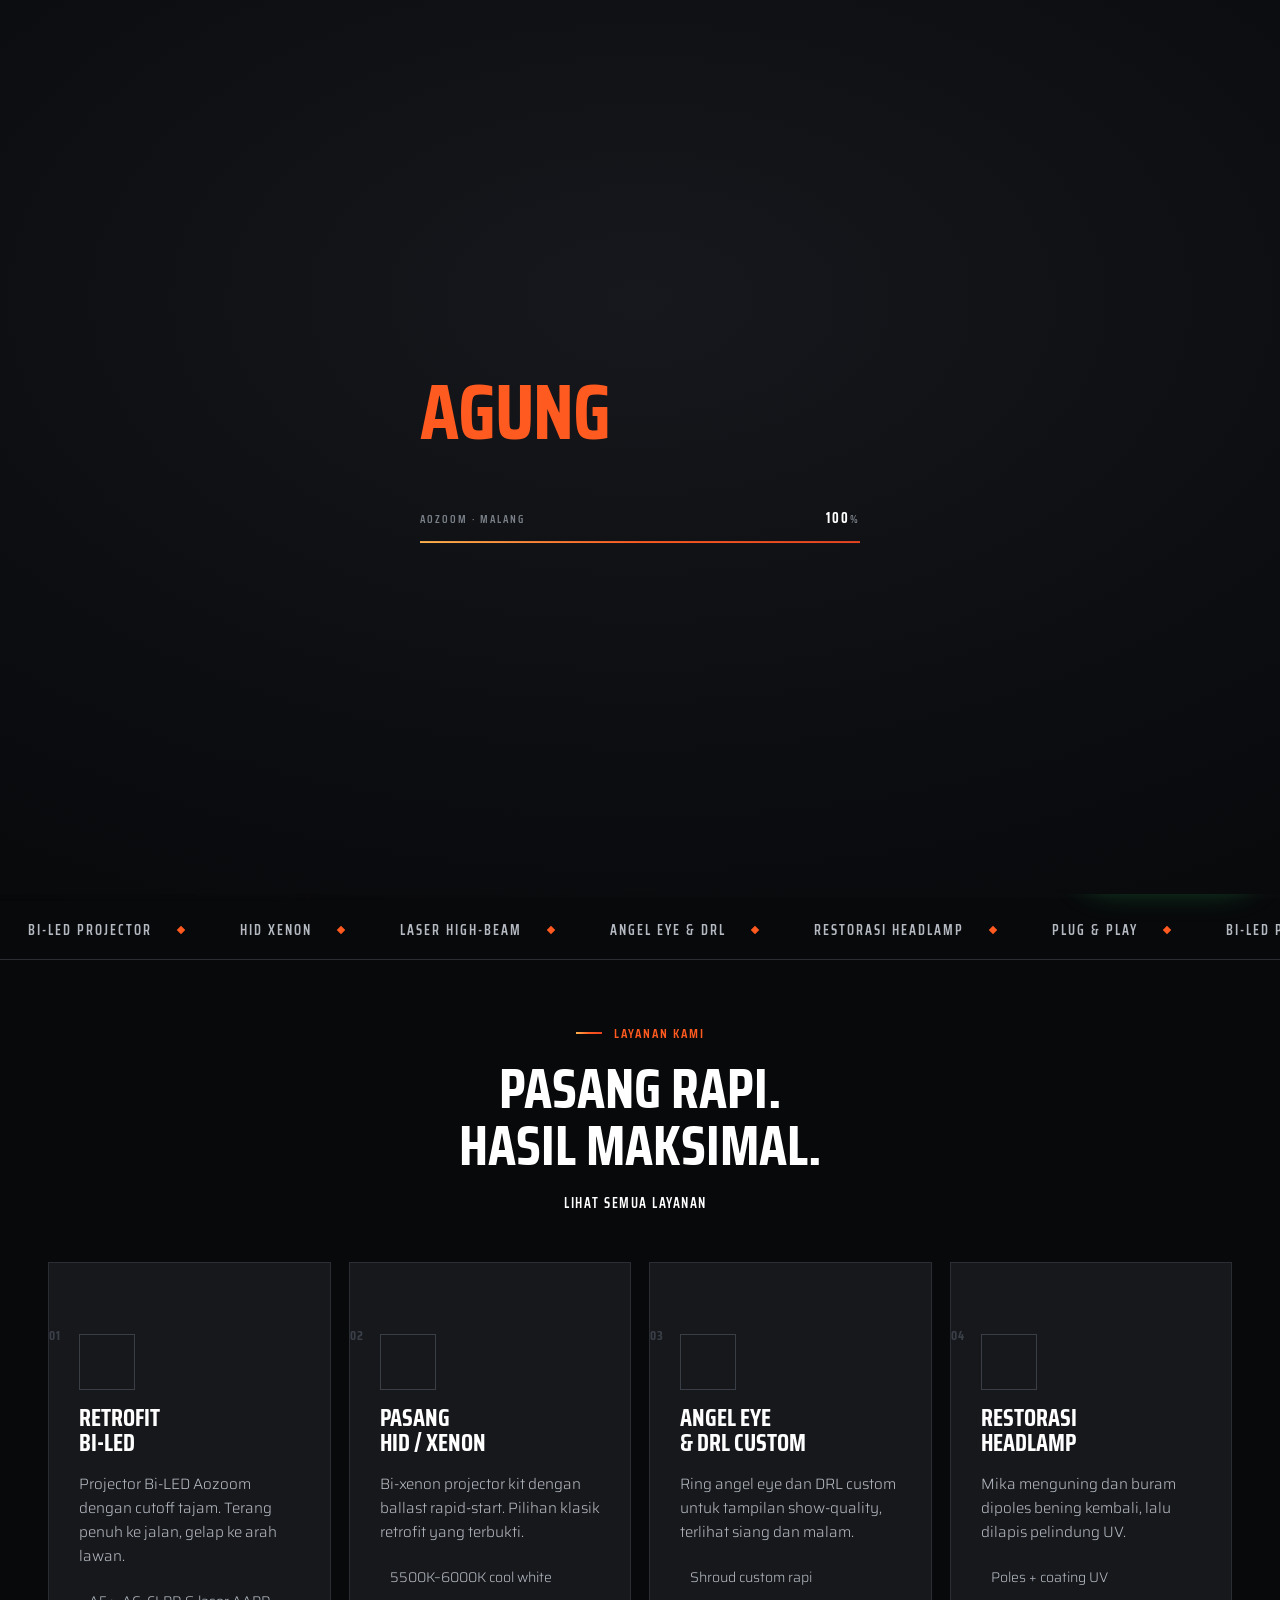
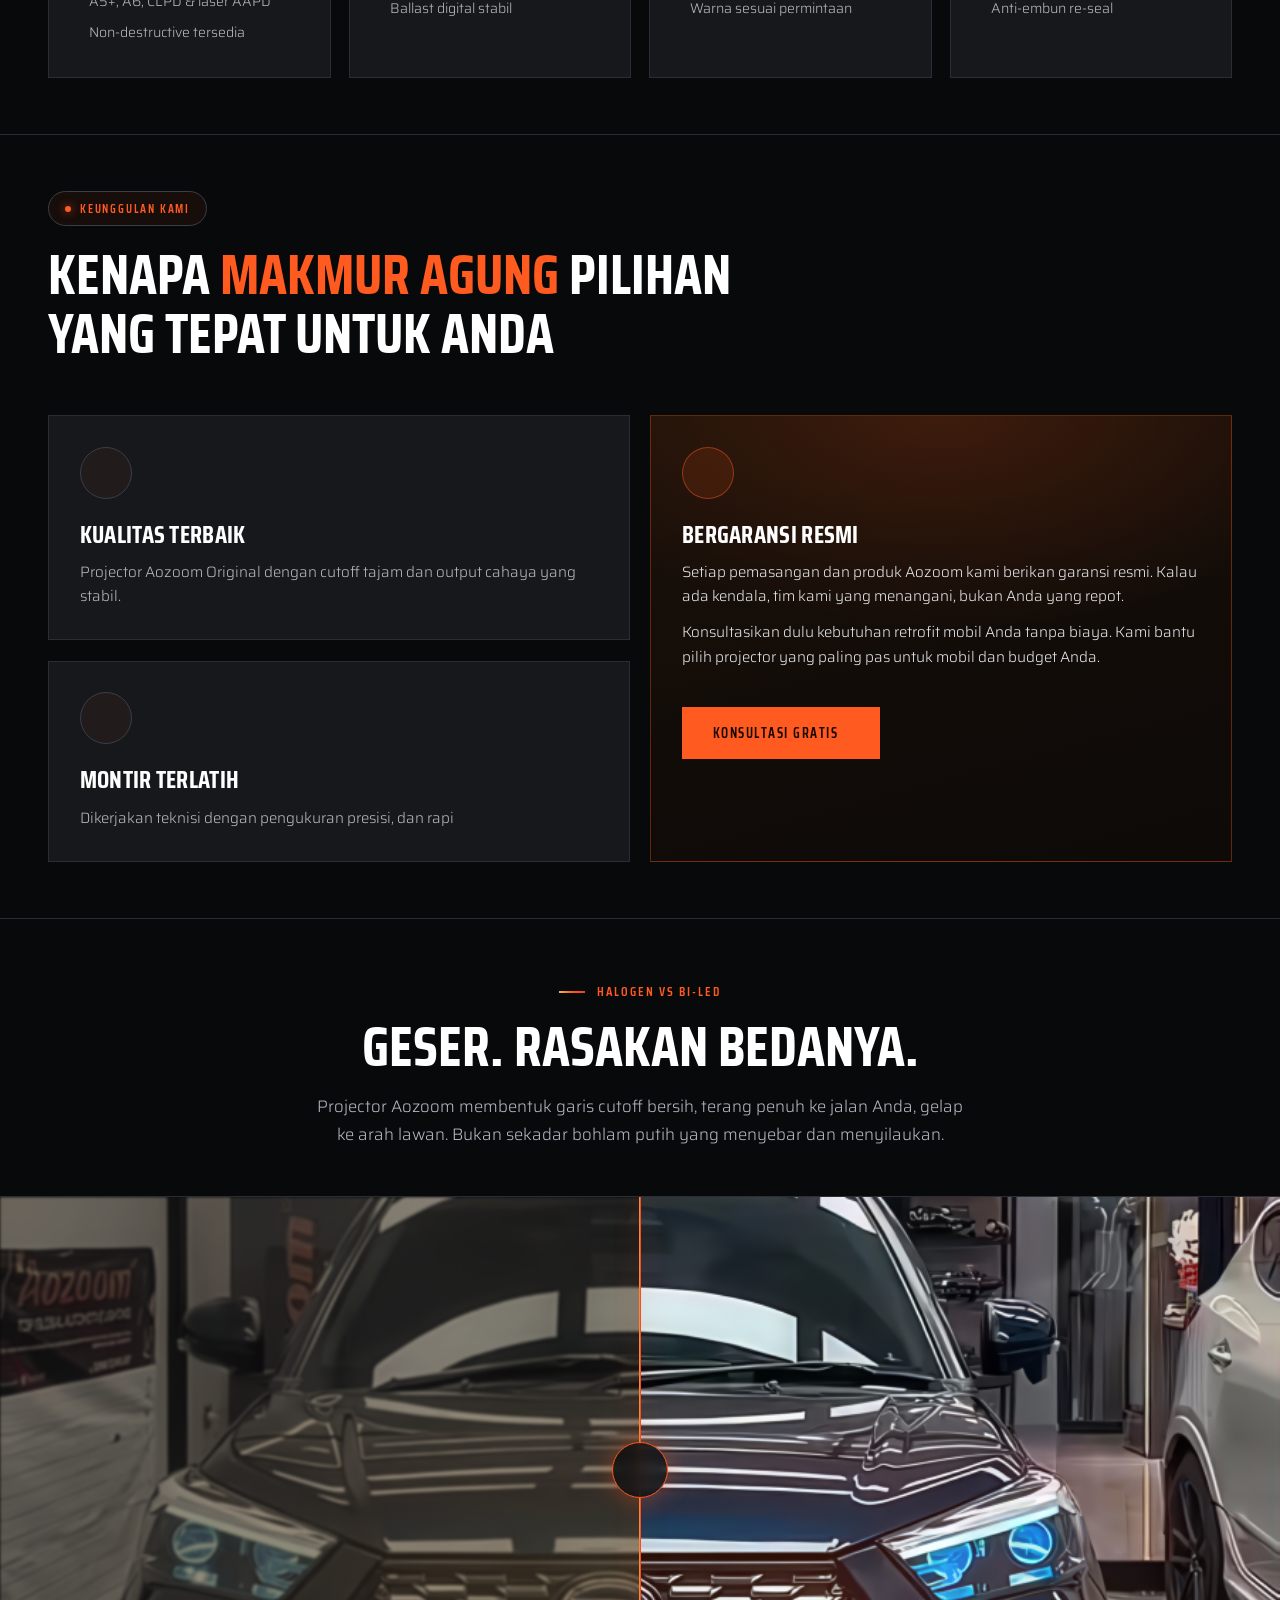
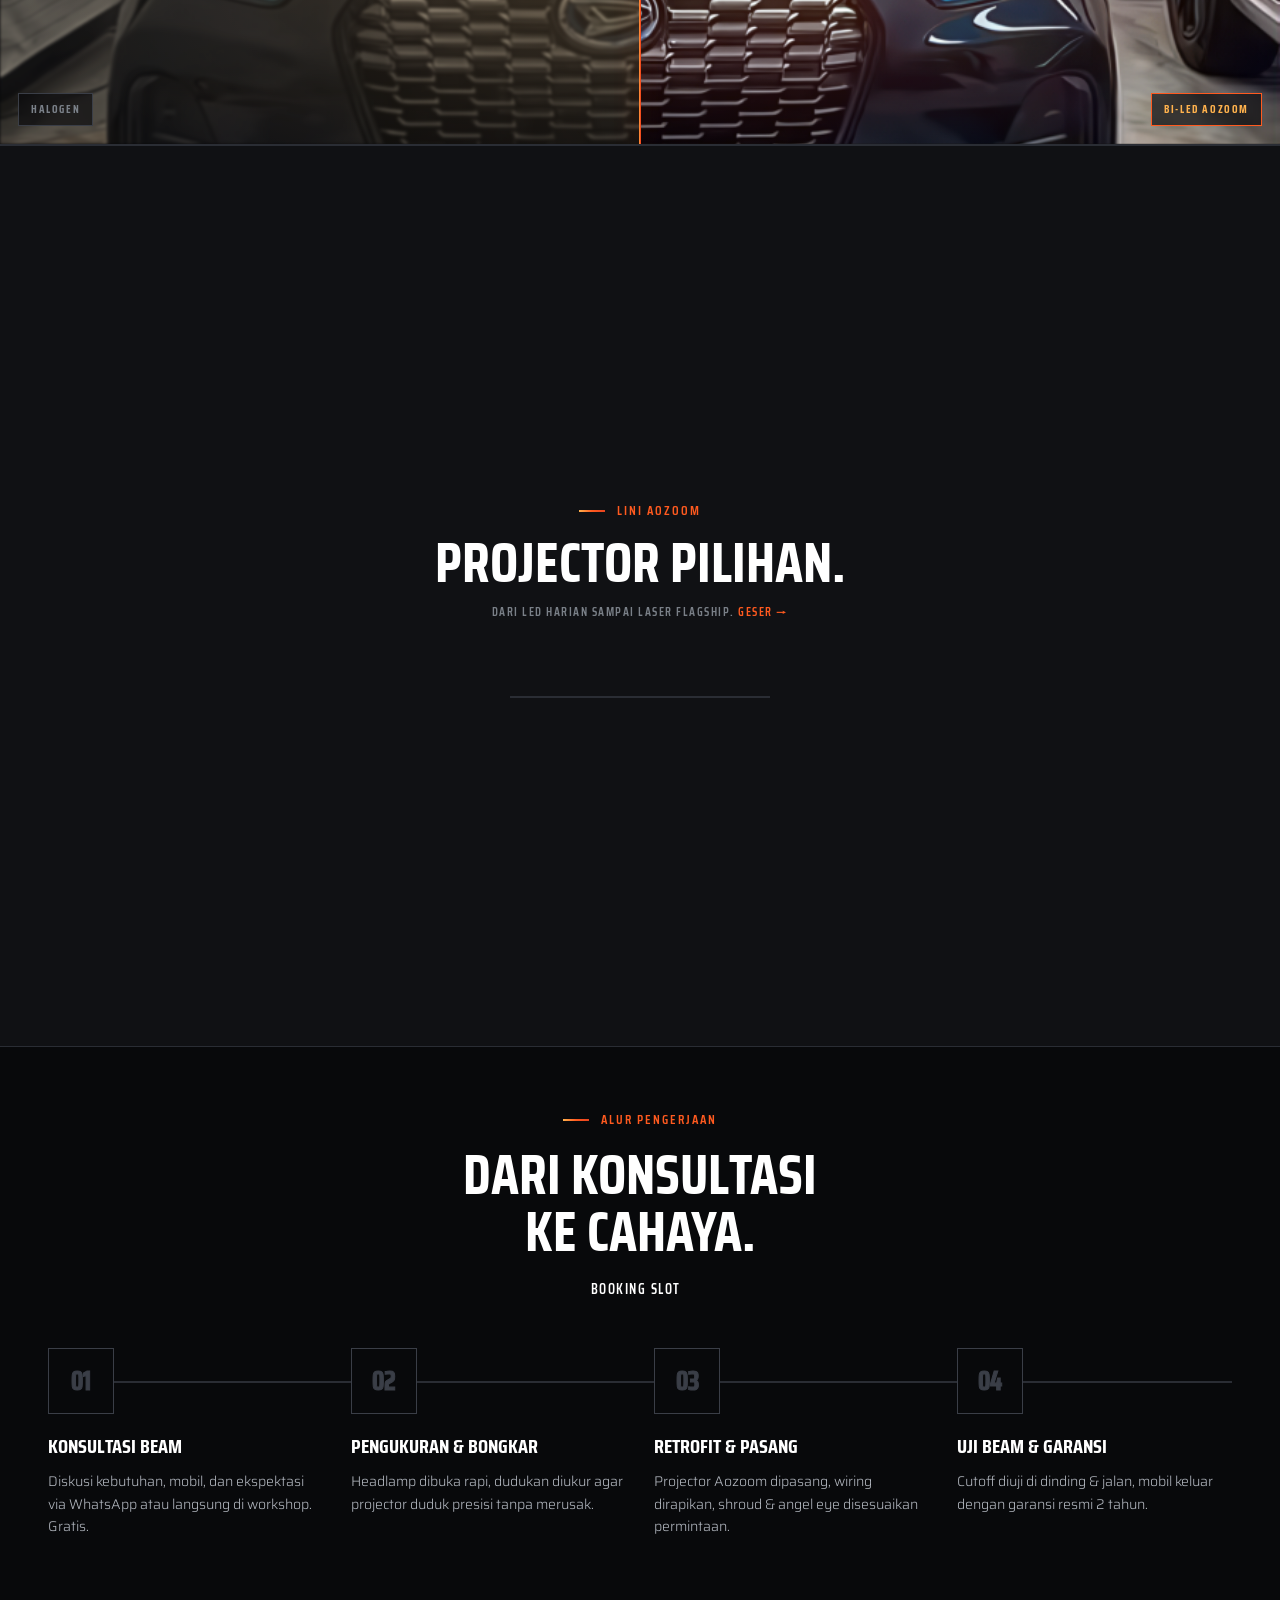
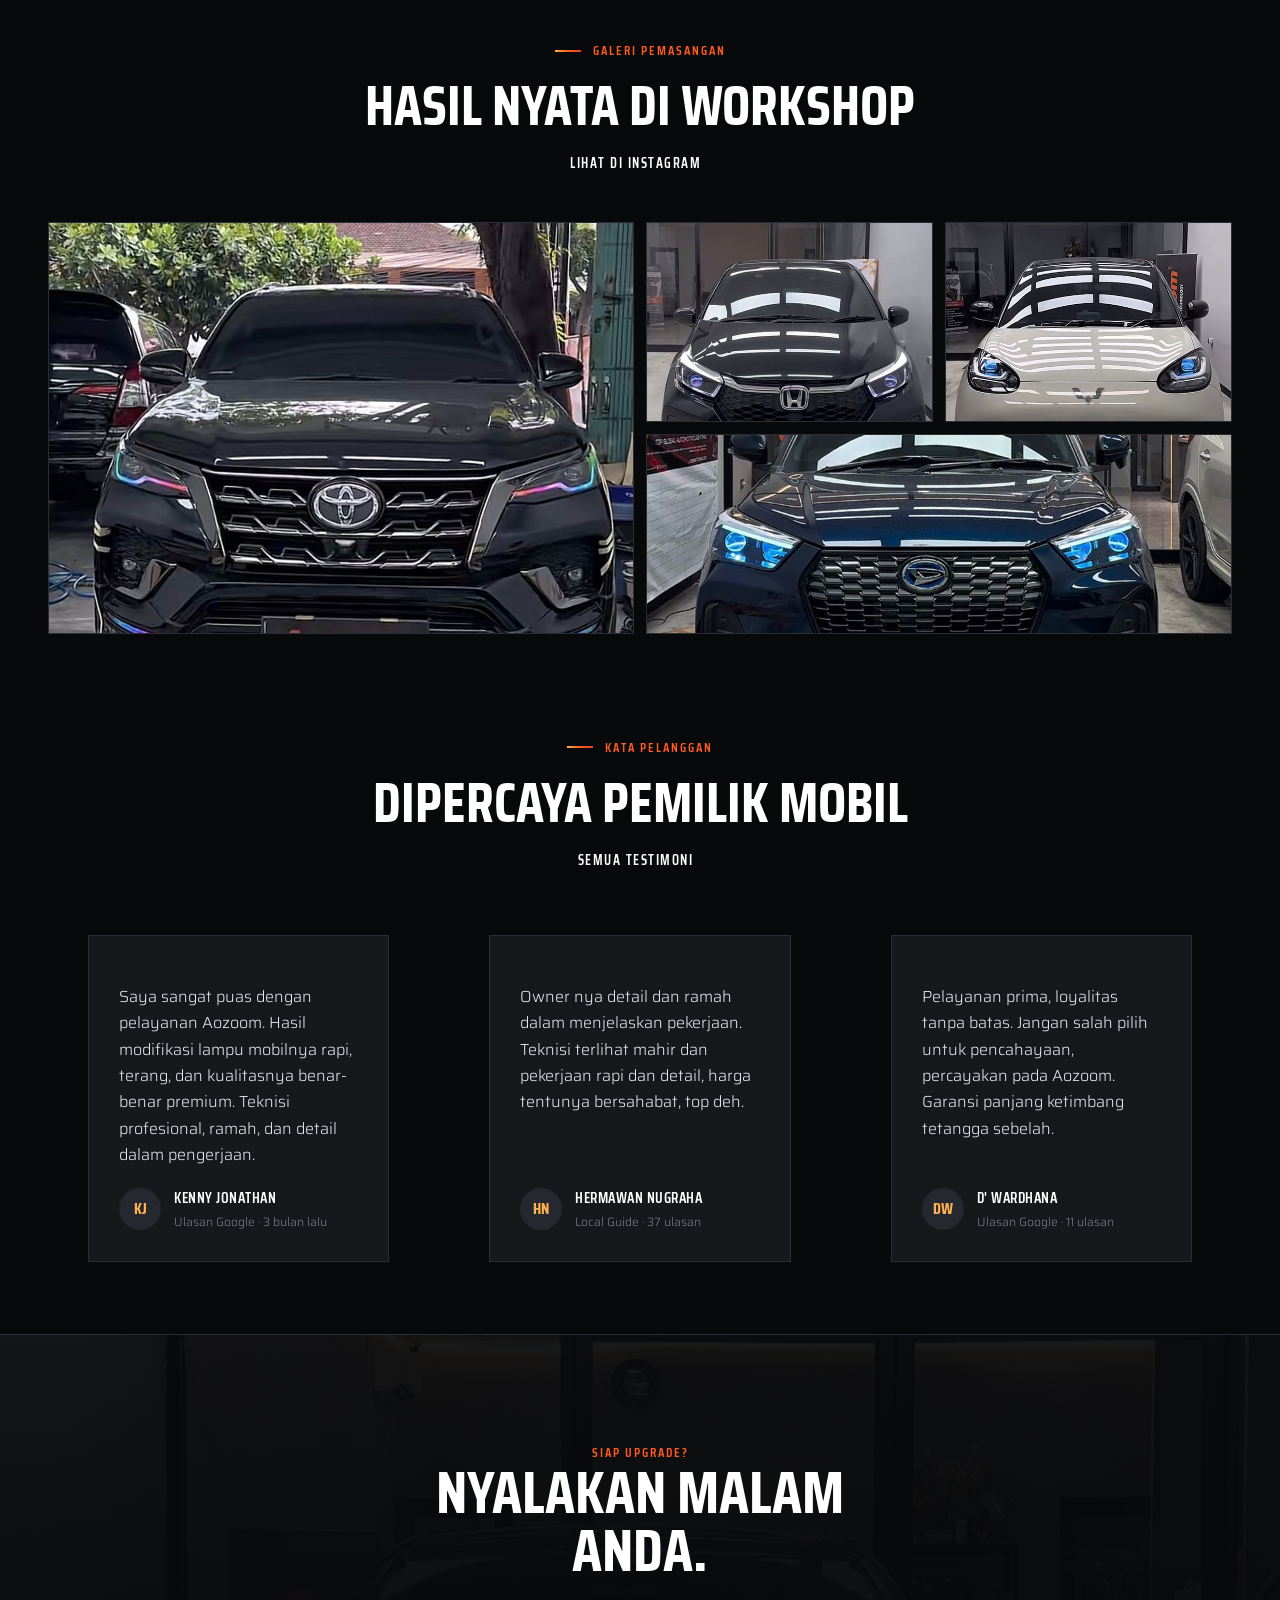
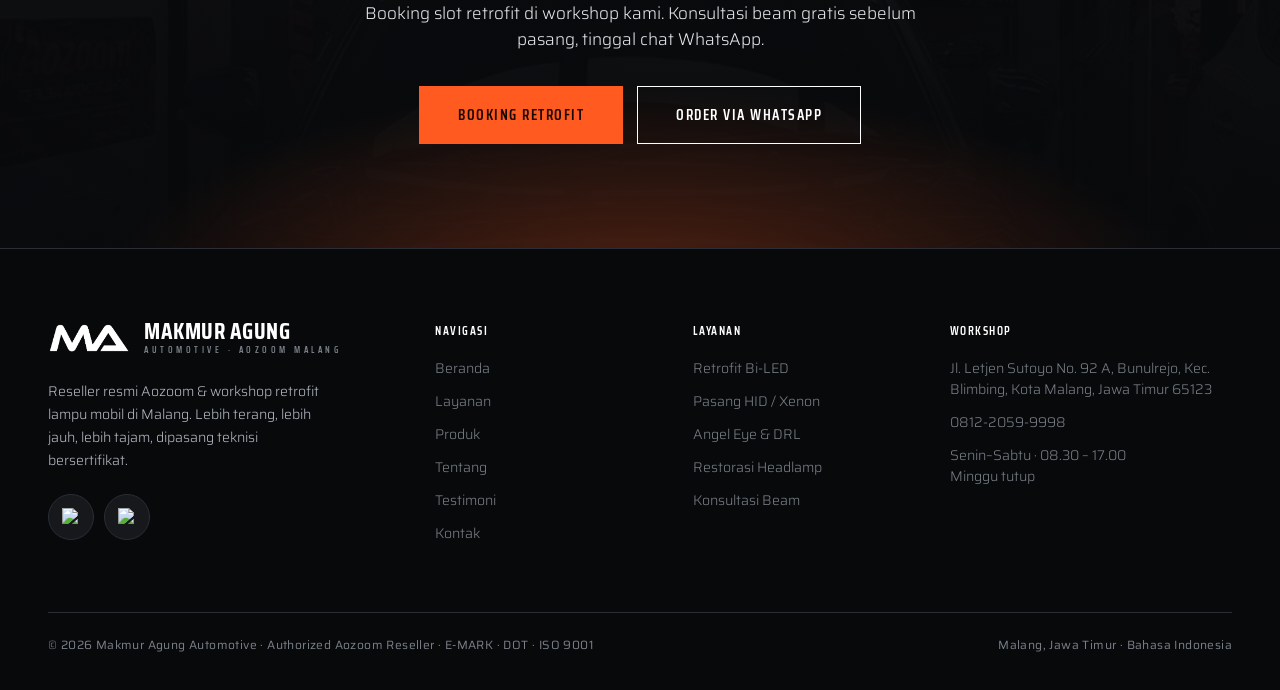
==== commit c946f23e: "feat: clean extensionless URLs via .htaccess (/layanan, /produk, etc.)" ====
--- a/index.html
+++ b/index.html
@@ -95,7 +95,7 @@
       </p>
 
       <div class="hero__btns" data-anim="btns">
-        <a class="btn btn--orange btn--lg fx-magnetic" href="Kontak.html" data-cursor="Booking">Booking Retrofit</a>
+        <a class="btn btn--orange btn--lg fx-magnetic" href="/kontak" data-cursor="Booking">Booking Retrofit</a>
       </div>
 
     </div>
@@ -123,7 +123,7 @@
         <span class="eyebrow">Layanan Kami</span>
         <h2 class="sec-head__h">Pasang Rapi.<br>Hasil Maksimal.</h2>
       </div>
-      <a class="tlink" href="Layanan.html" data-cursor="Lihat">Lihat Semua Layanan <span class="ar"><i data-lucide="arrow-right"></i></span></a>
+      <a class="tlink" href="/layanan" data-cursor="Lihat">Lihat Semua Layanan <span class="ar"><i data-lucide="arrow-right"></i></span></a>
     </div>
 
     <div class="svc-grid">
@@ -204,7 +204,7 @@
         <h3 class="bento__title">Bergaransi Resmi</h3>
         <p class="bento__copy">Setiap pemasangan dan produk Aozoom kami berikan garansi resmi. Kalau ada kendala, tim kami yang menangani, bukan Anda yang repot.</p>
         <p class="bento__copy">Konsultasikan dulu kebutuhan retrofit mobil Anda tanpa biaya. Kami bantu pilih projector yang paling pas untuk mobil dan budget Anda.</p>
-        <a class="btn btn--orange bento__cta" href="Kontak.html" data-cursor="Booking">Konsultasi Gratis <i data-lucide="arrow-right"></i></a>
+        <a class="btn btn--orange bento__cta" href="/kontak" data-cursor="Booking">Konsultasi Gratis <i data-lucide="arrow-right"></i></a>
       </article>
     </div>
   </div>
@@ -257,7 +257,7 @@
         <span class="eyebrow">Alur Pengerjaan</span>
         <h2 class="sec-head__h">Dari Konsultasi<br>ke Cahaya.</h2>
       </div>
-      <a class="tlink" href="Kontak.html" data-cursor="Booking">Booking Slot <span class="ar"><i data-lucide="arrow-right"></i></span></a>
+      <a class="tlink" href="/kontak" data-cursor="Booking">Booking Slot <span class="ar"><i data-lucide="arrow-right"></i></span></a>
     </div>
 
     <div class="steps" id="steps">
@@ -315,7 +315,7 @@
   <div class="wrap">
     <div class="sec-head reveal">
       <div><span class="eyebrow">Kata Pelanggan</span><h2 class="sec-head__h">Dipercaya Pemilik Mobil</h2></div>
-      <a class="tlink" href="Testimoni.html" data-cursor="Lihat">Semua Testimoni <span class="ar"><i data-lucide="arrow-right"></i></span></a>
+      <a class="tlink" href="/testimoni" data-cursor="Lihat">Semua Testimoni <span class="ar"><i data-lucide="arrow-right"></i></span></a>
     </div>
     <div class="tst-grid">
       <figure class="quote reveal">
@@ -346,7 +346,7 @@
     <h2 class="cta__h">Nyalakan Malam Anda.</h2>
     <p>Booking slot retrofit di workshop kami. Konsultasi beam gratis sebelum pasang, tinggal chat WhatsApp.</p>
     <div class="cta__btns">
-      <a class="btn btn--orange btn--lg fx-magnetic" href="Kontak.html" data-cursor="Booking">Booking Retrofit</a>
+      <a class="btn btn--orange btn--lg fx-magnetic" href="/kontak" data-cursor="Booking">Booking Retrofit</a>
       <a class="btn btn--lg fx-magnetic" id="cta-wa" href="#" data-cursor="Chat">Order via WhatsApp</a>
     </div>
   </div></div>
--- a/assets/site.css
+++ b/assets/site.css
@@ -136,7 +136,15 @@
 .logo__mark { height: 30px; width: auto; display: block; flex: 0 0 auto; }
 .logo__text { line-height: .9; }
 .logo__name { display: block; font-family: var(--font-display); font-weight: 700; font-size: 23px; letter-spacing: .5px; text-transform: uppercase; color: var(--on-dark); white-space: nowrap; }
-.logo__sub { display: block; font-family: var(--font-display); font-weight: 600; font-size: 9px; letter-spacing: 3.5px; text-transform: uppercase; color: var(--muted); margin-top: 4px; }
+.logo__sub { display: block; font-family: var(--font-display); font-weight: 600; font-size: 9px; letter-spacing: 3.5px; text-transform: uppercase; color: var(--muted); margin-top: 4px; white-space: nowrap; }
+
+/* narrow phones: shrink wordmark so it never clips behind the nav actions */
+@media (max-width: 400px) {
+  .logo { gap: 9px; }
+  .logo__mark { height: 26px; }
+  .logo__name { font-size: 15px; }
+  .logo__sub { font-size: 7.5px; letter-spacing: 1.5px; }
+}
 
 /* mobile drawer */
 .drawer { position: fixed; inset: 0; z-index: 70; display: none; }
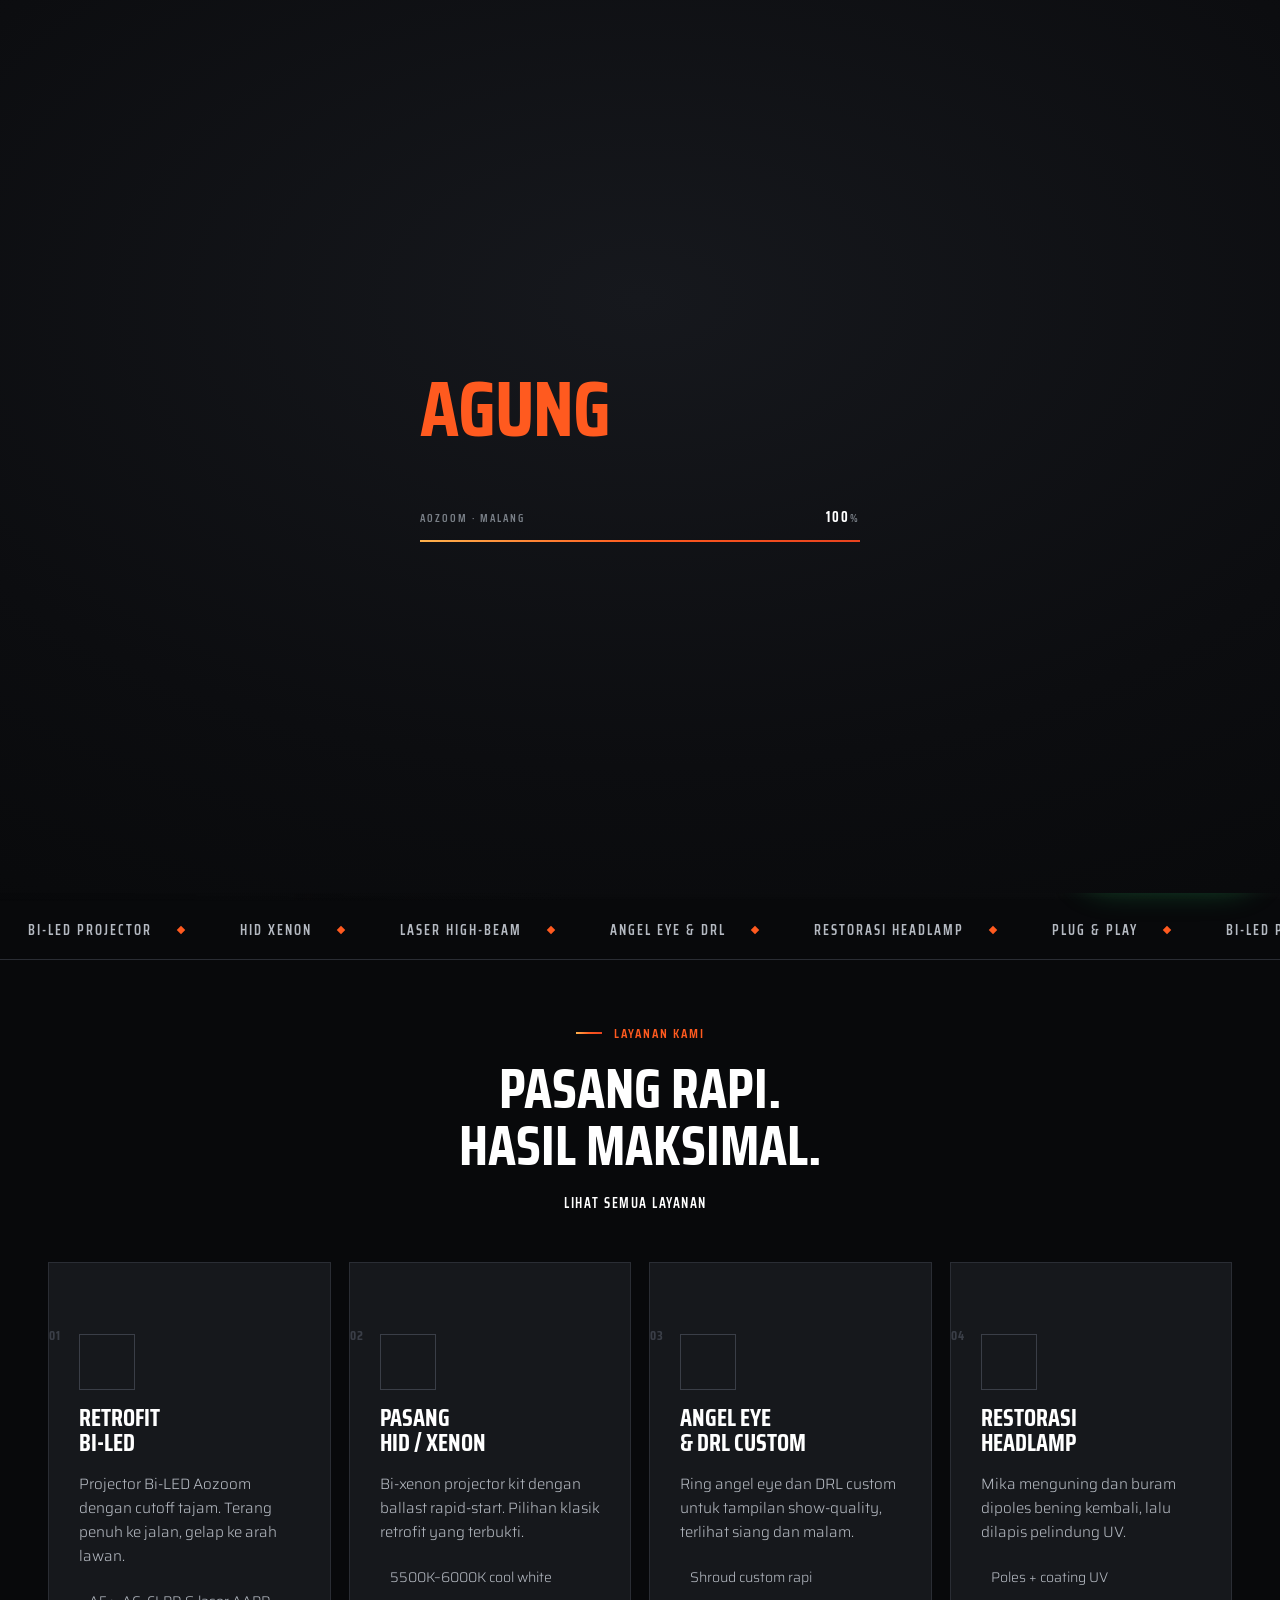
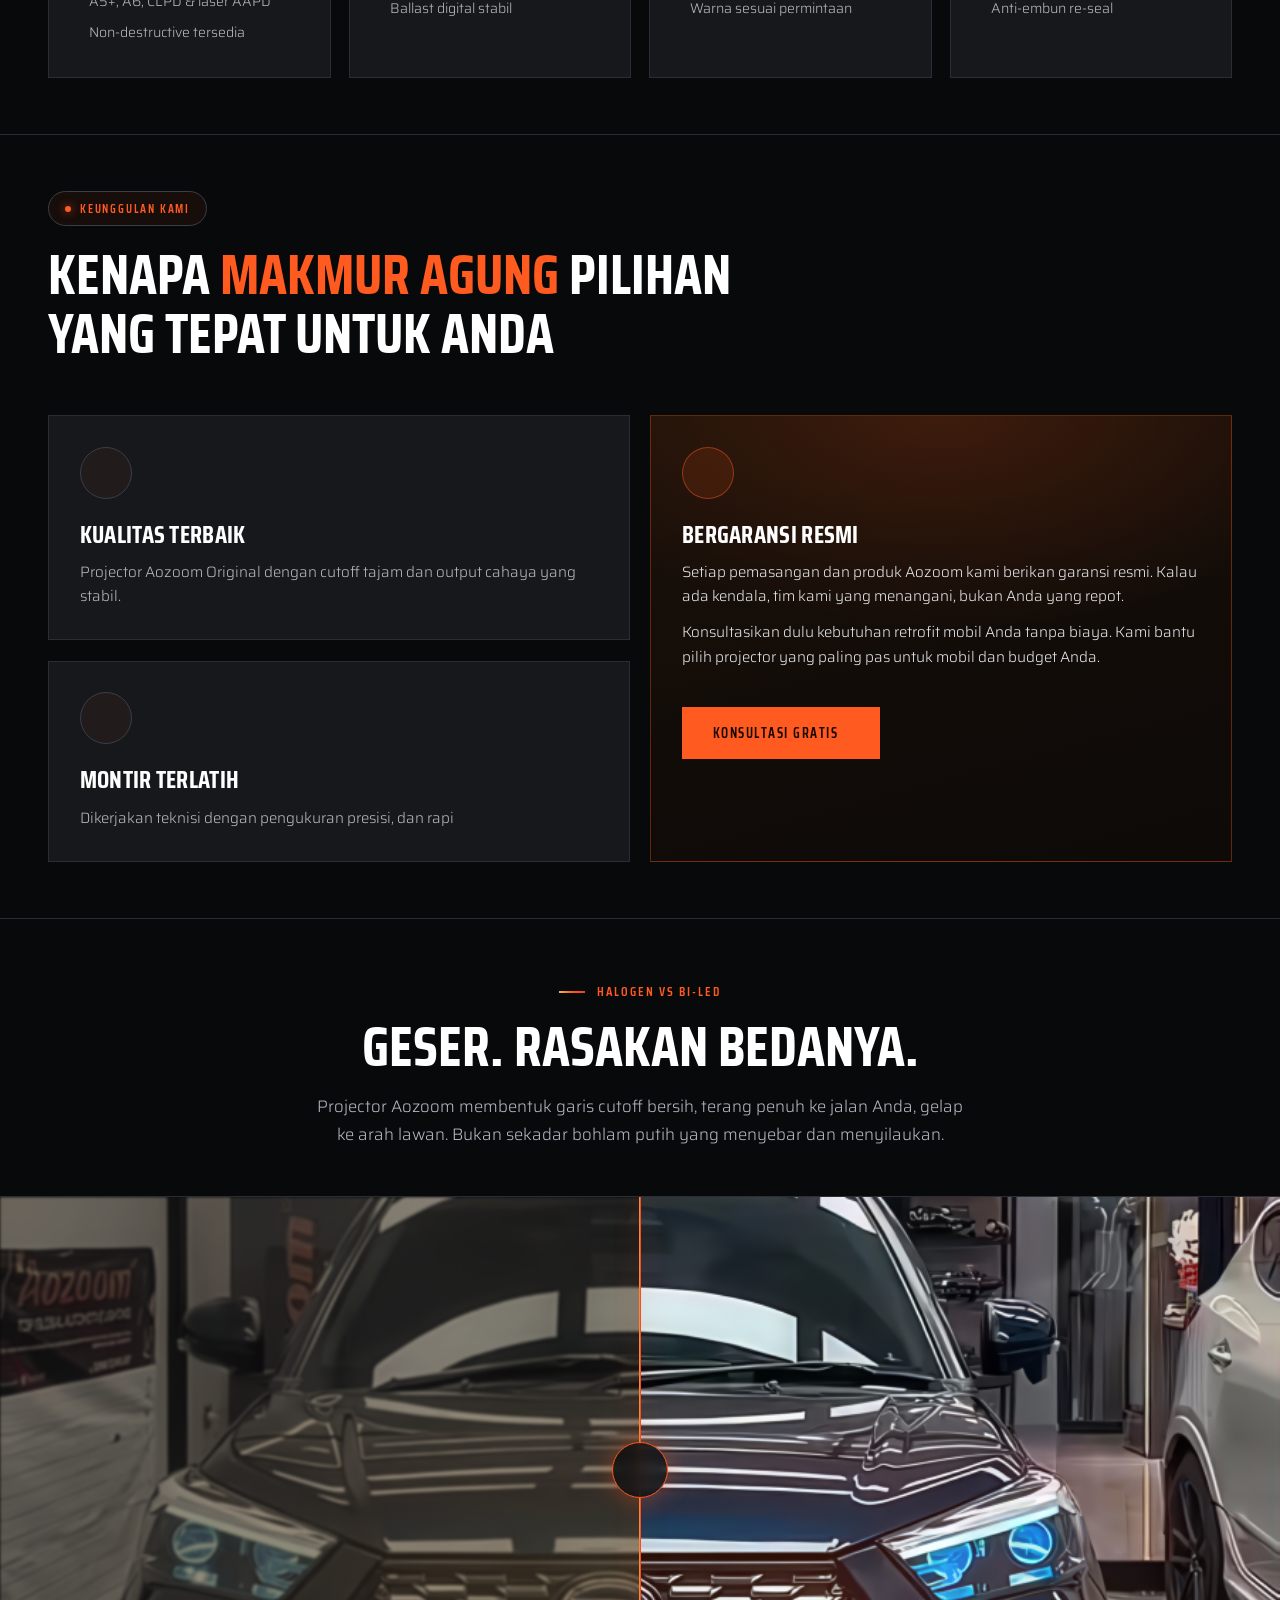
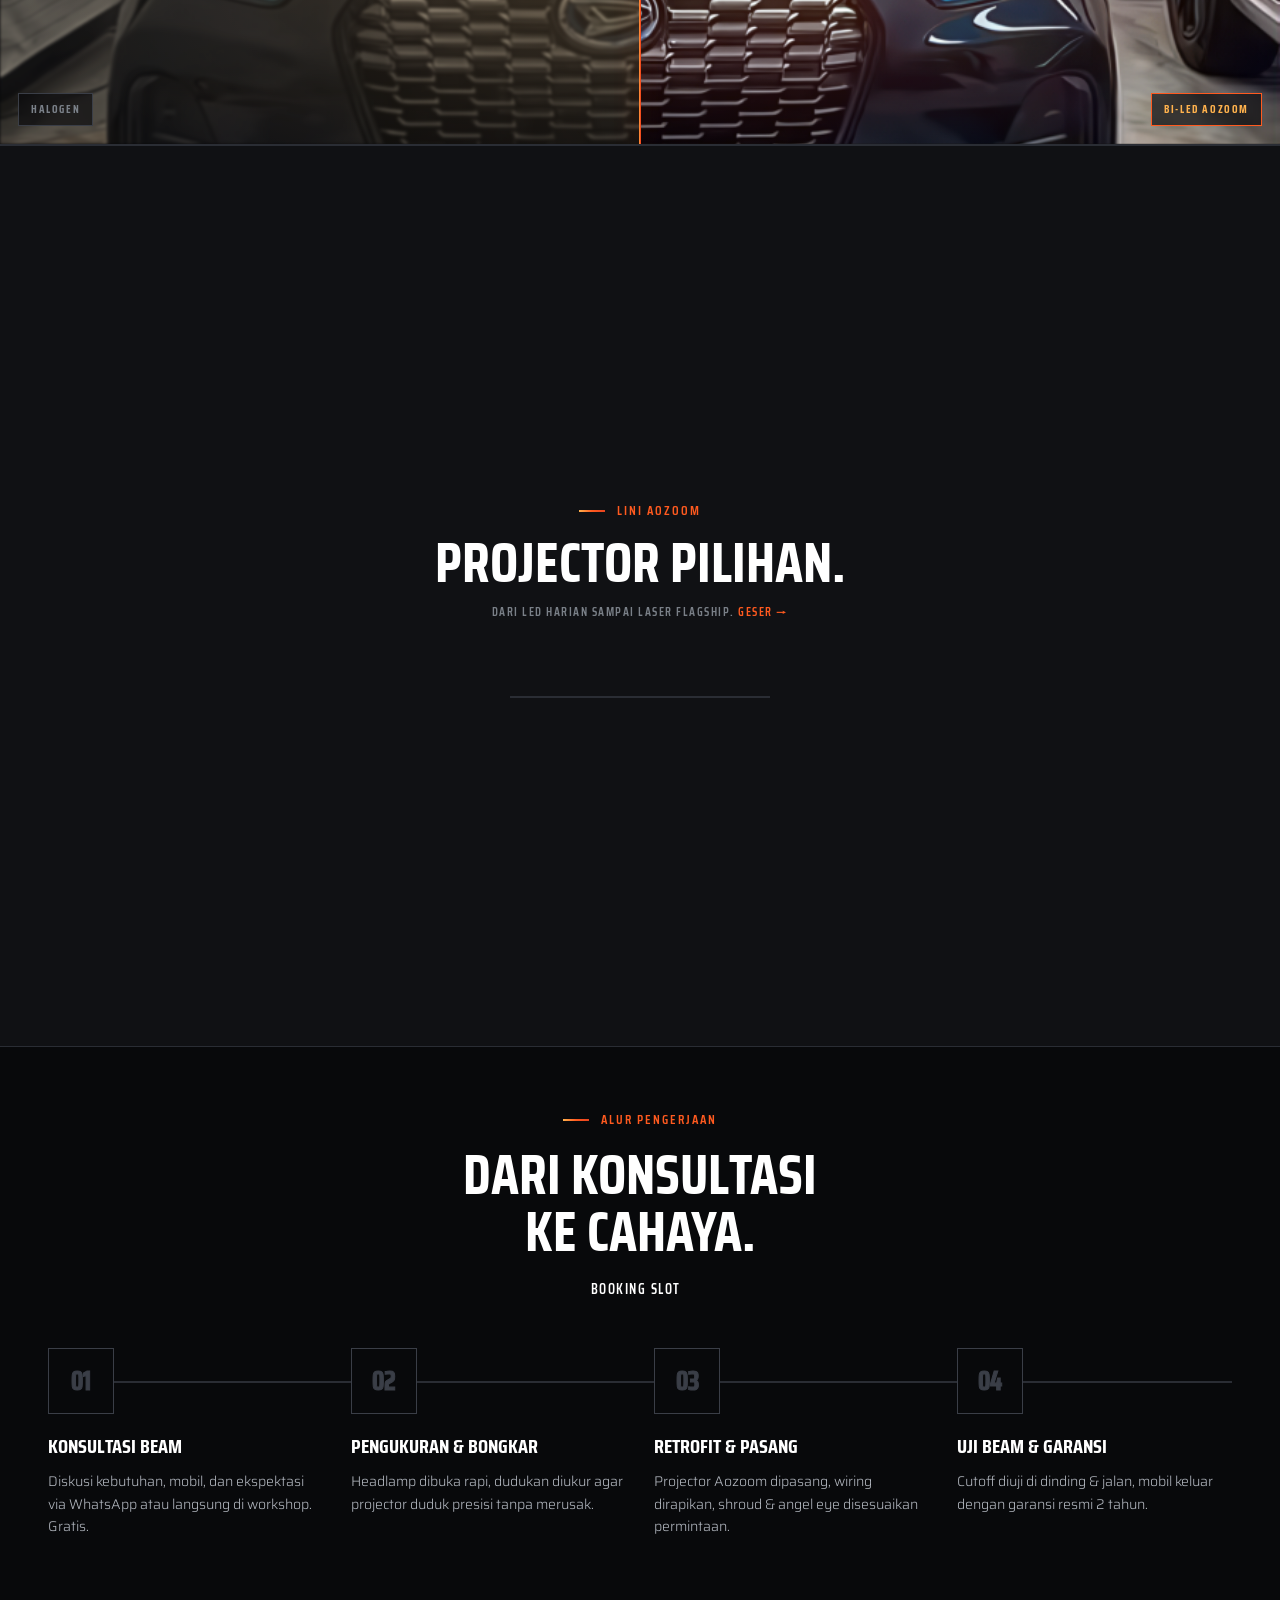
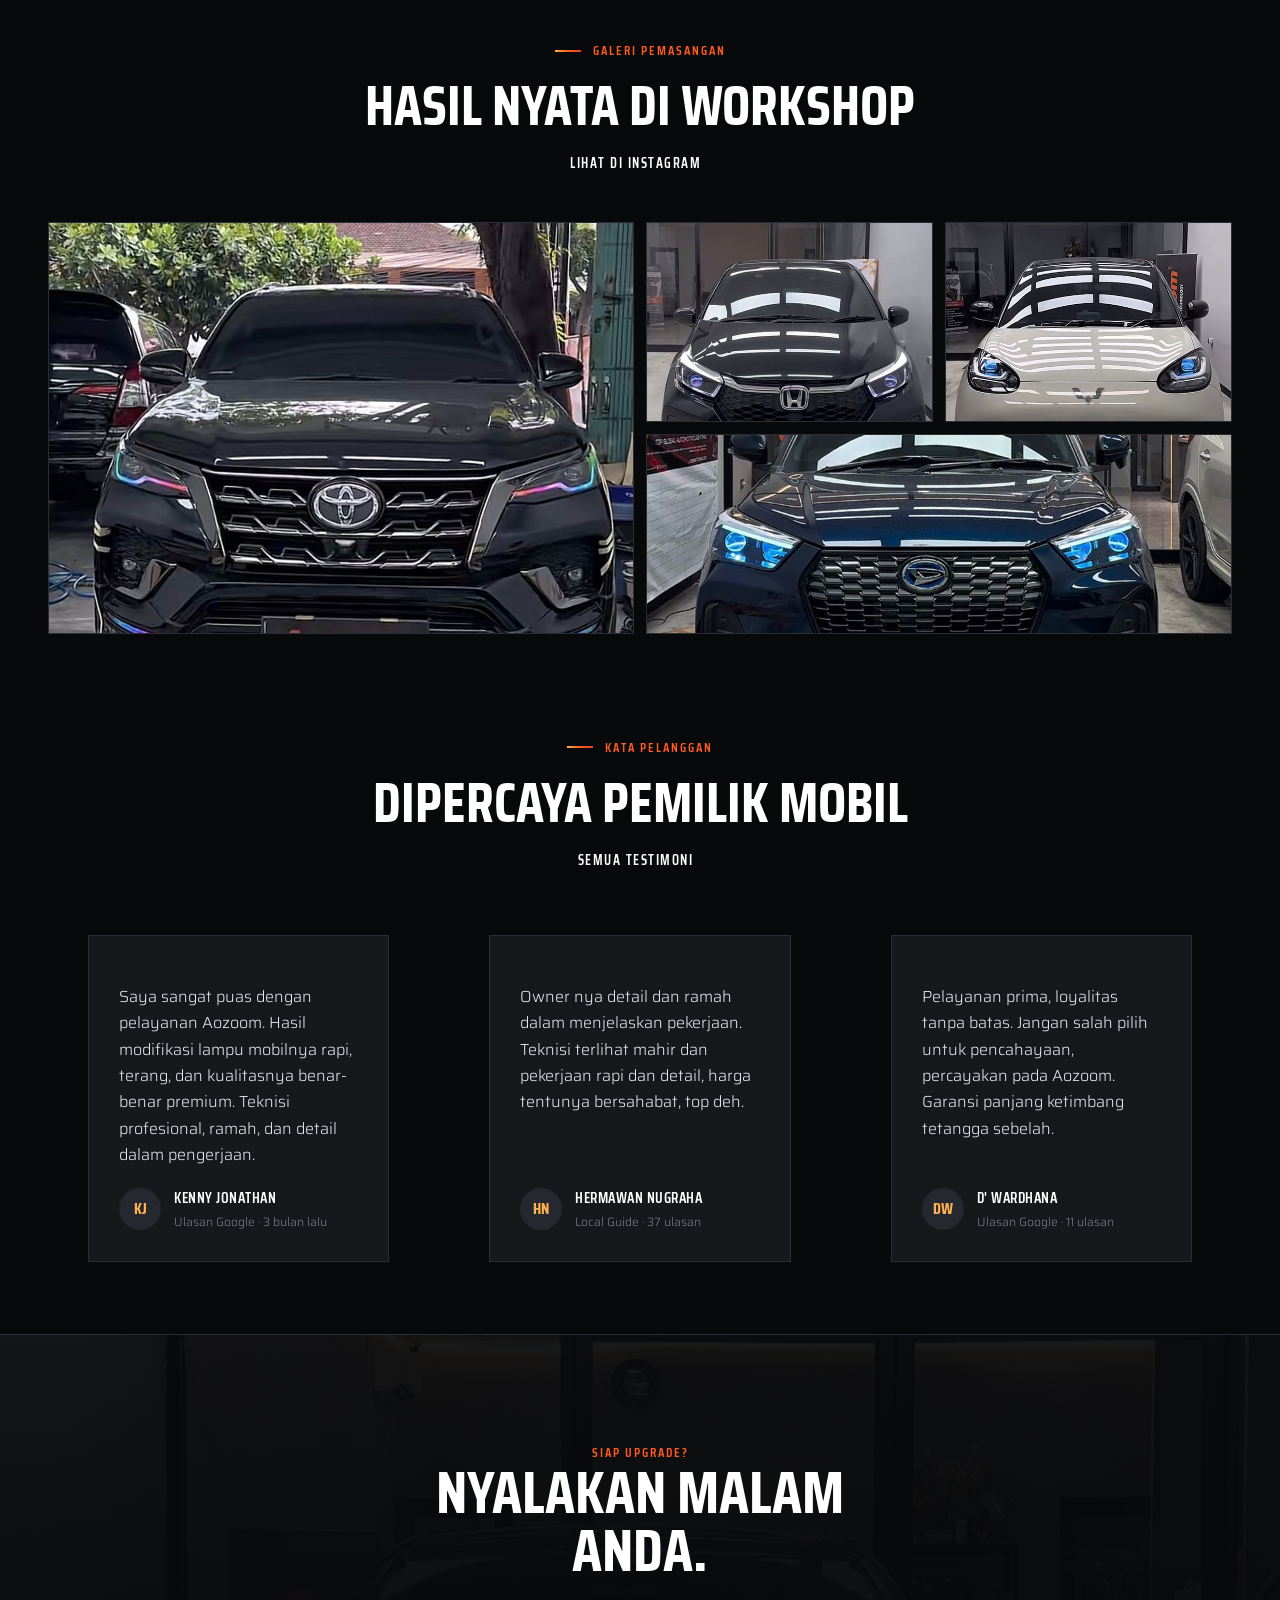
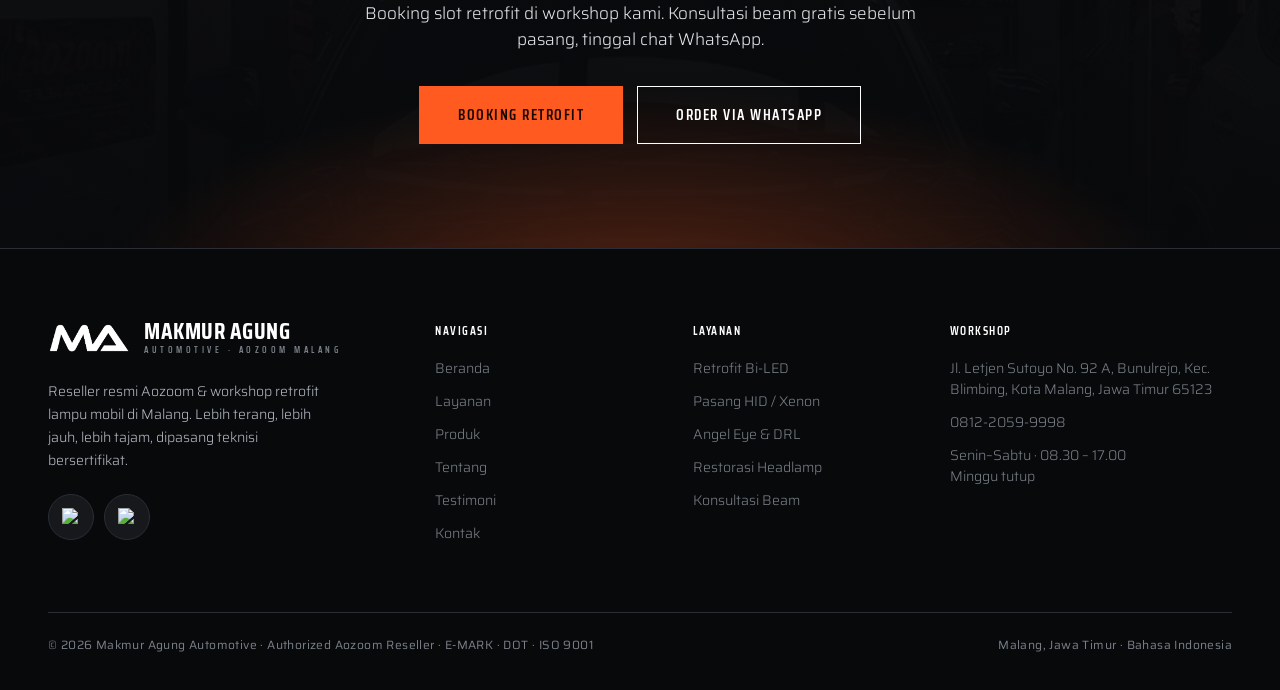
==== commit 988b9a04: "feat: add Makmur Agung MA-mark favicon across all pages" ====
--- a/index.html
+++ b/index.html
@@ -3,6 +3,10 @@
 <head>
 <meta charset="UTF-8">
 <meta name="viewport" content="width=device-width, initial-scale=1.0">
+<link rel="icon" href="/favicon.ico" sizes="any">
+<link rel="icon" type="image/png" sizes="32x32" href="/favicon-32x32.png">
+<link rel="icon" type="image/png" sizes="16x16" href="/favicon-16x16.png">
+<link rel="apple-touch-icon" href="/apple-touch-icon.png">
 <title>Makmur Agung Automotive · Retrofit Lampu Mobil Aozoom Malang</title>
 <meta name="description" content="Reseller resmi Aozoom & workshop retrofit lampu mobil di Malang. Bi-LED, HID/Xenon, laser, angel eye & DRL. Lebih terang, lebih jauh, lebih tajam, dipasang teknisi bersertifikat.">
 <meta name="theme-color" content="#0B0C0E">
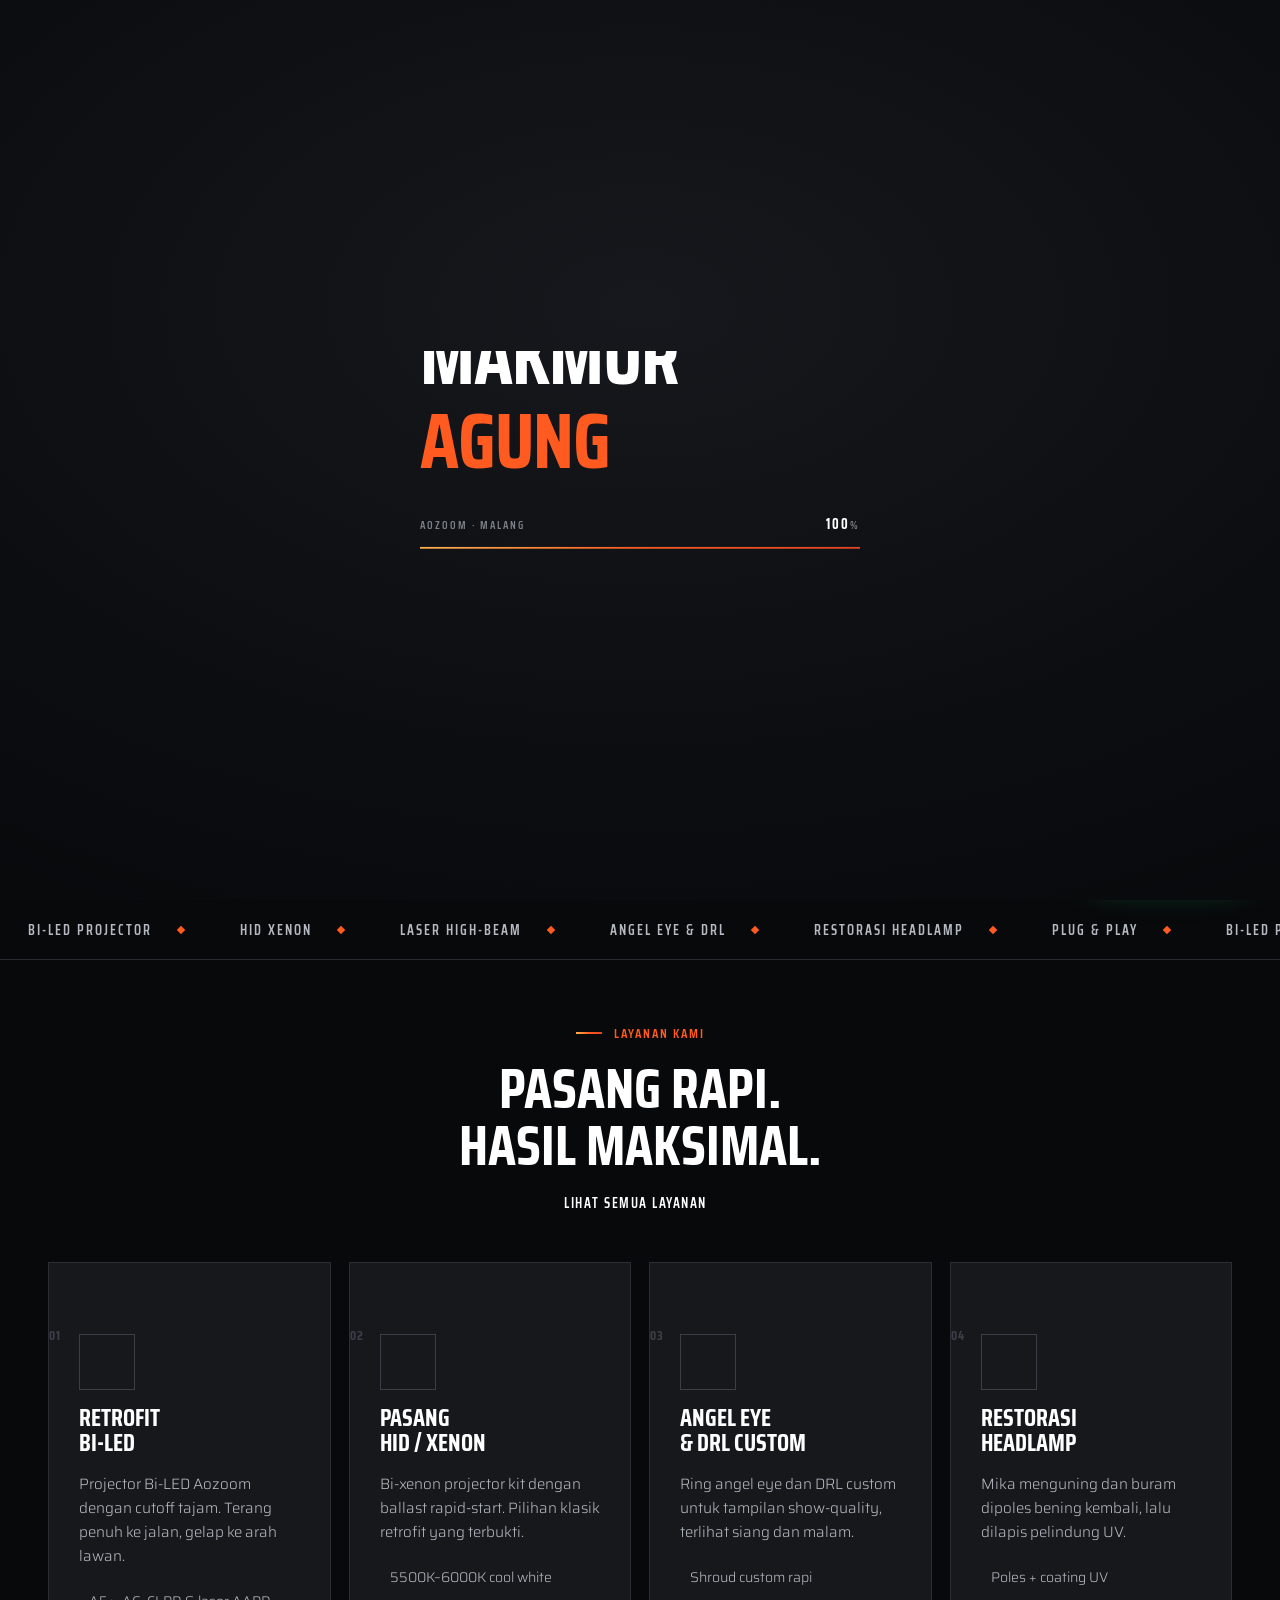
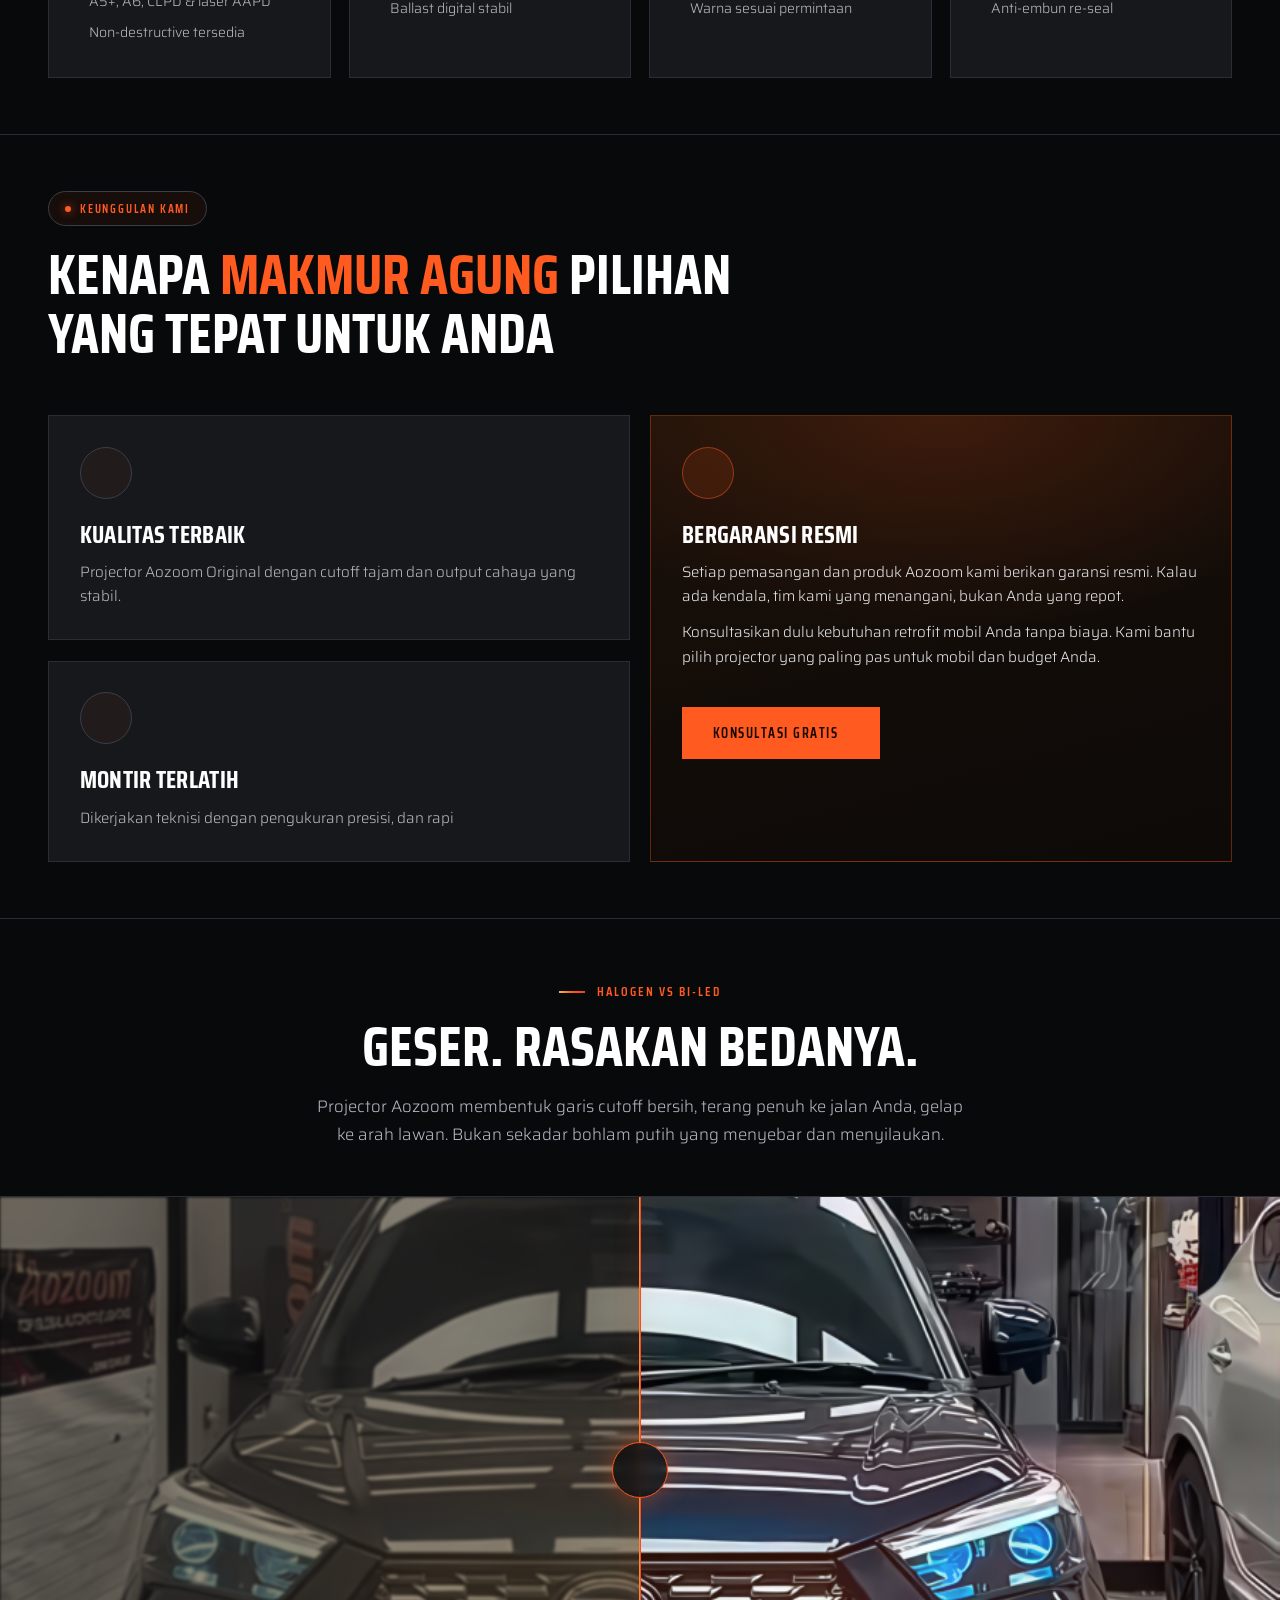
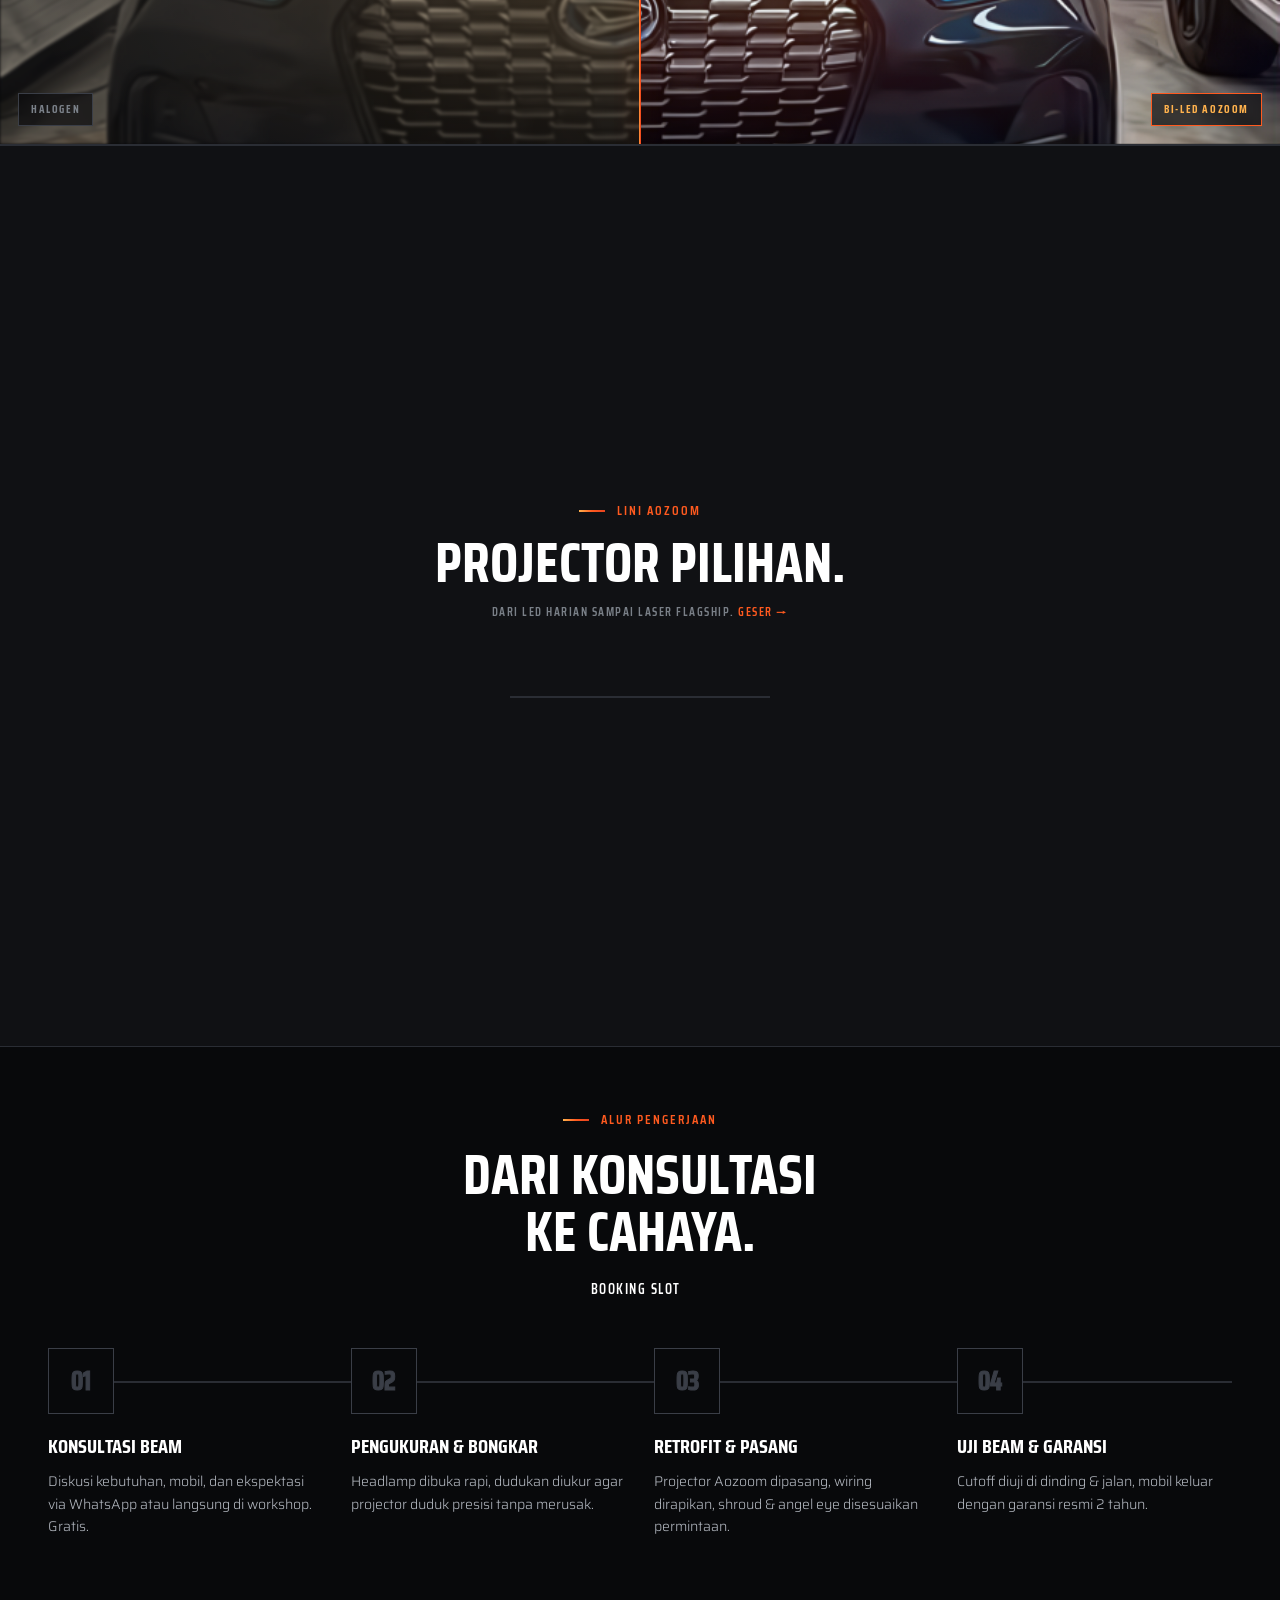
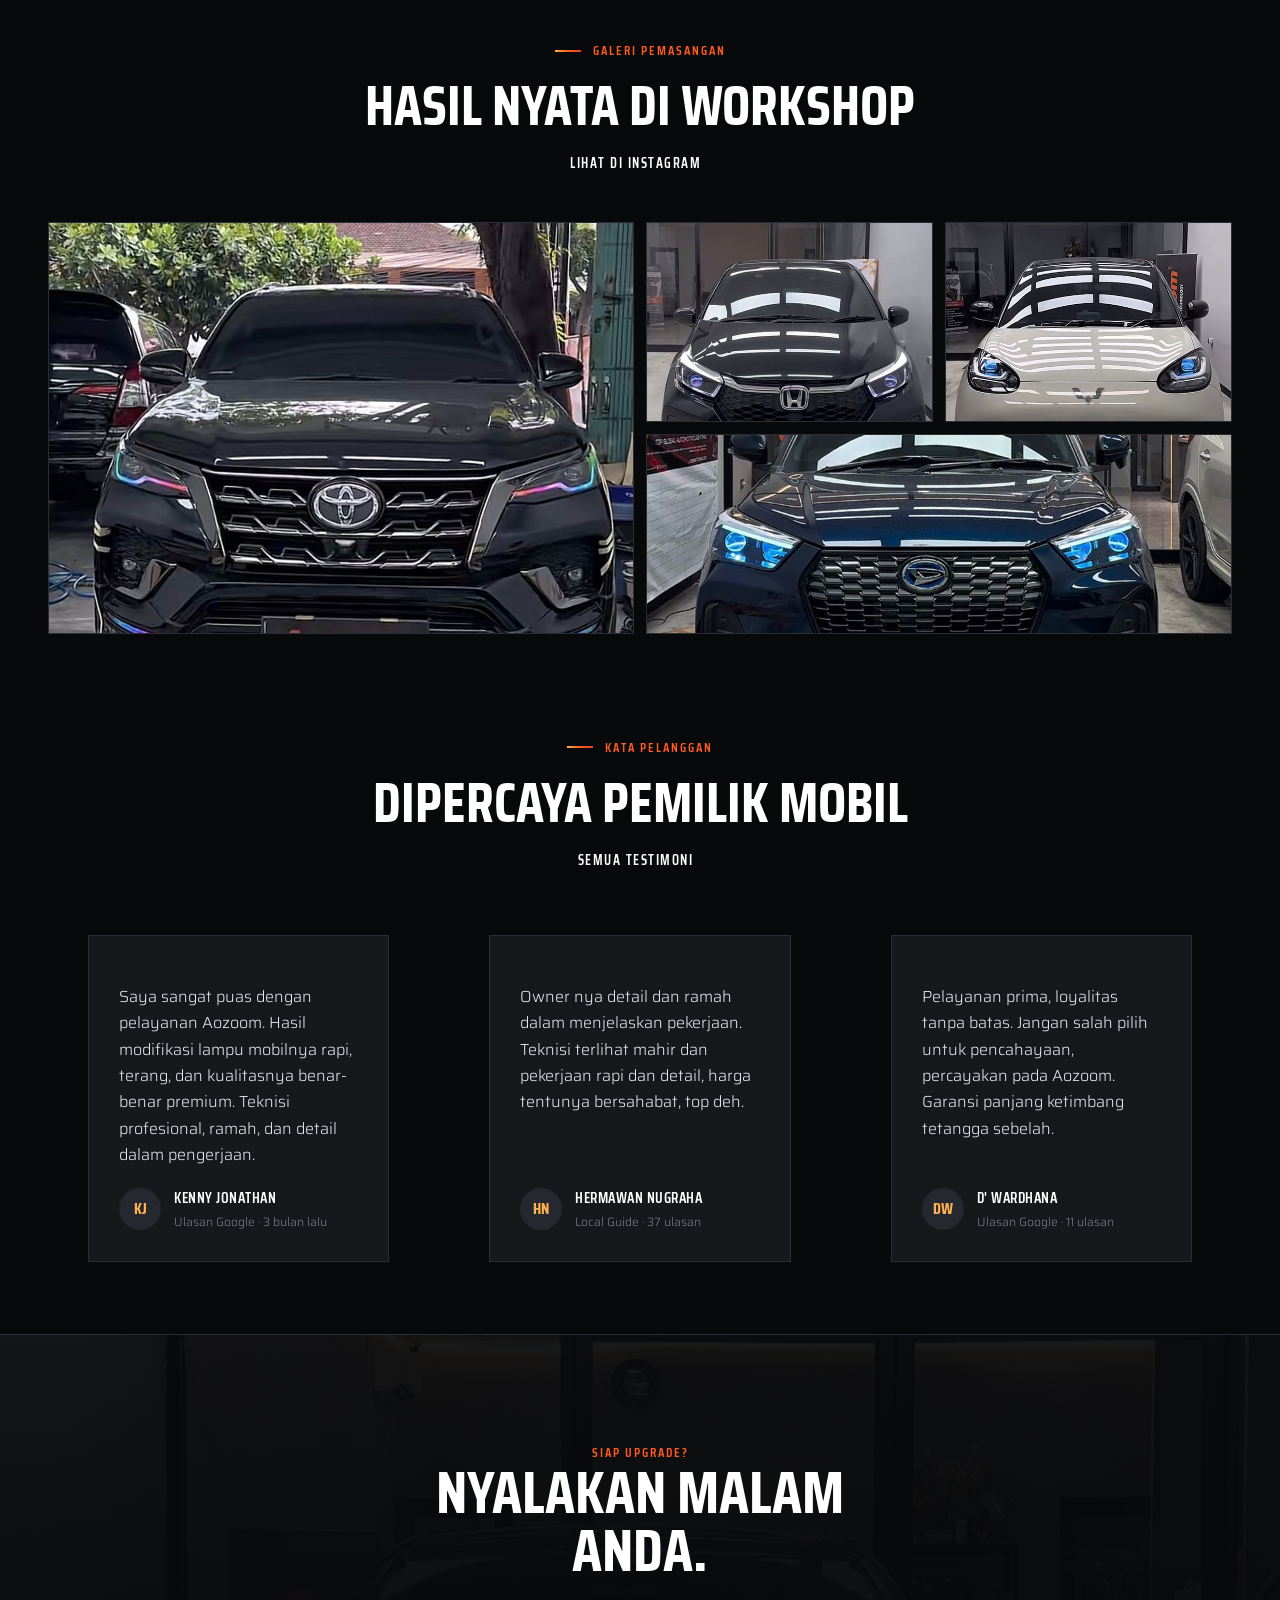
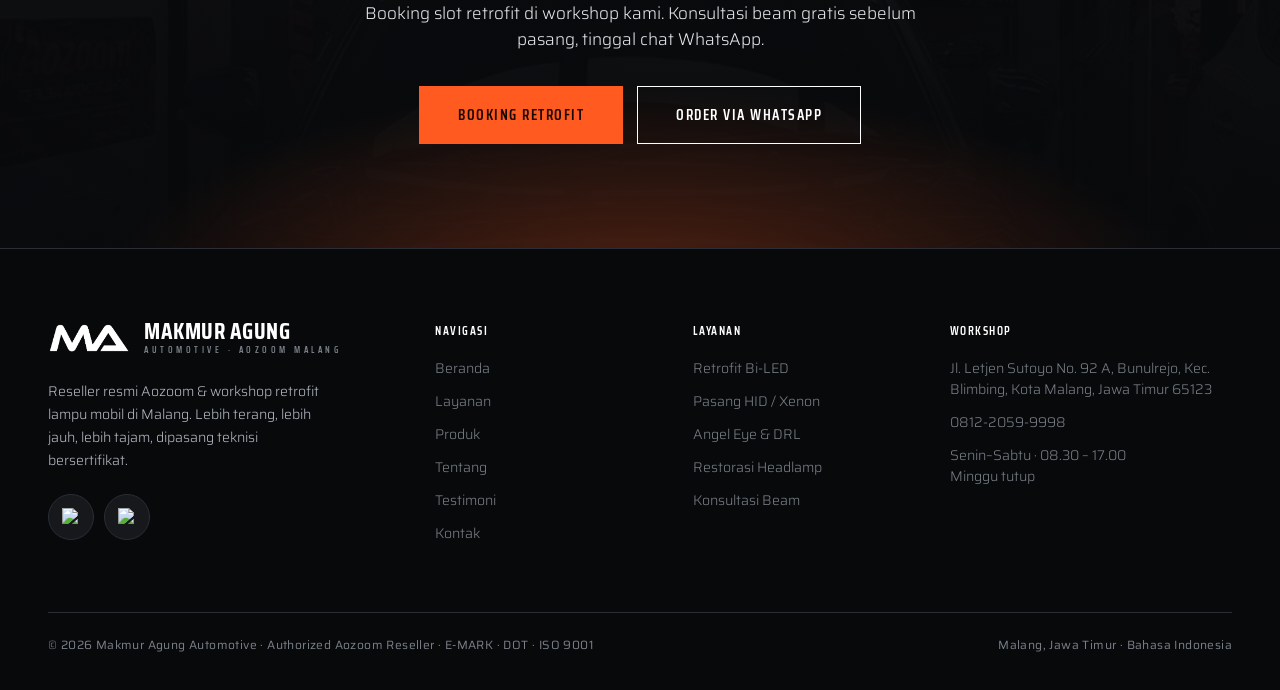
==== commit 38b0520d: "feat: add 512x512 favicon link for Google search result icon Wire up existing favicon-512.png (unref" ====
--- a/index.html
+++ b/index.html
@@ -4,6 +4,7 @@
 <meta charset="UTF-8">
 <meta name="viewport" content="width=device-width, initial-scale=1.0">
 <link rel="icon" href="/favicon.ico" sizes="any">
+<link rel="icon" type="image/png" sizes="512x512" href="/favicon-512.png">
 <link rel="icon" type="image/png" sizes="32x32" href="/favicon-32x32.png">
 <link rel="icon" type="image/png" sizes="16x16" href="/favicon-16x16.png">
 <link rel="apple-touch-icon" href="/apple-touch-icon.png">
